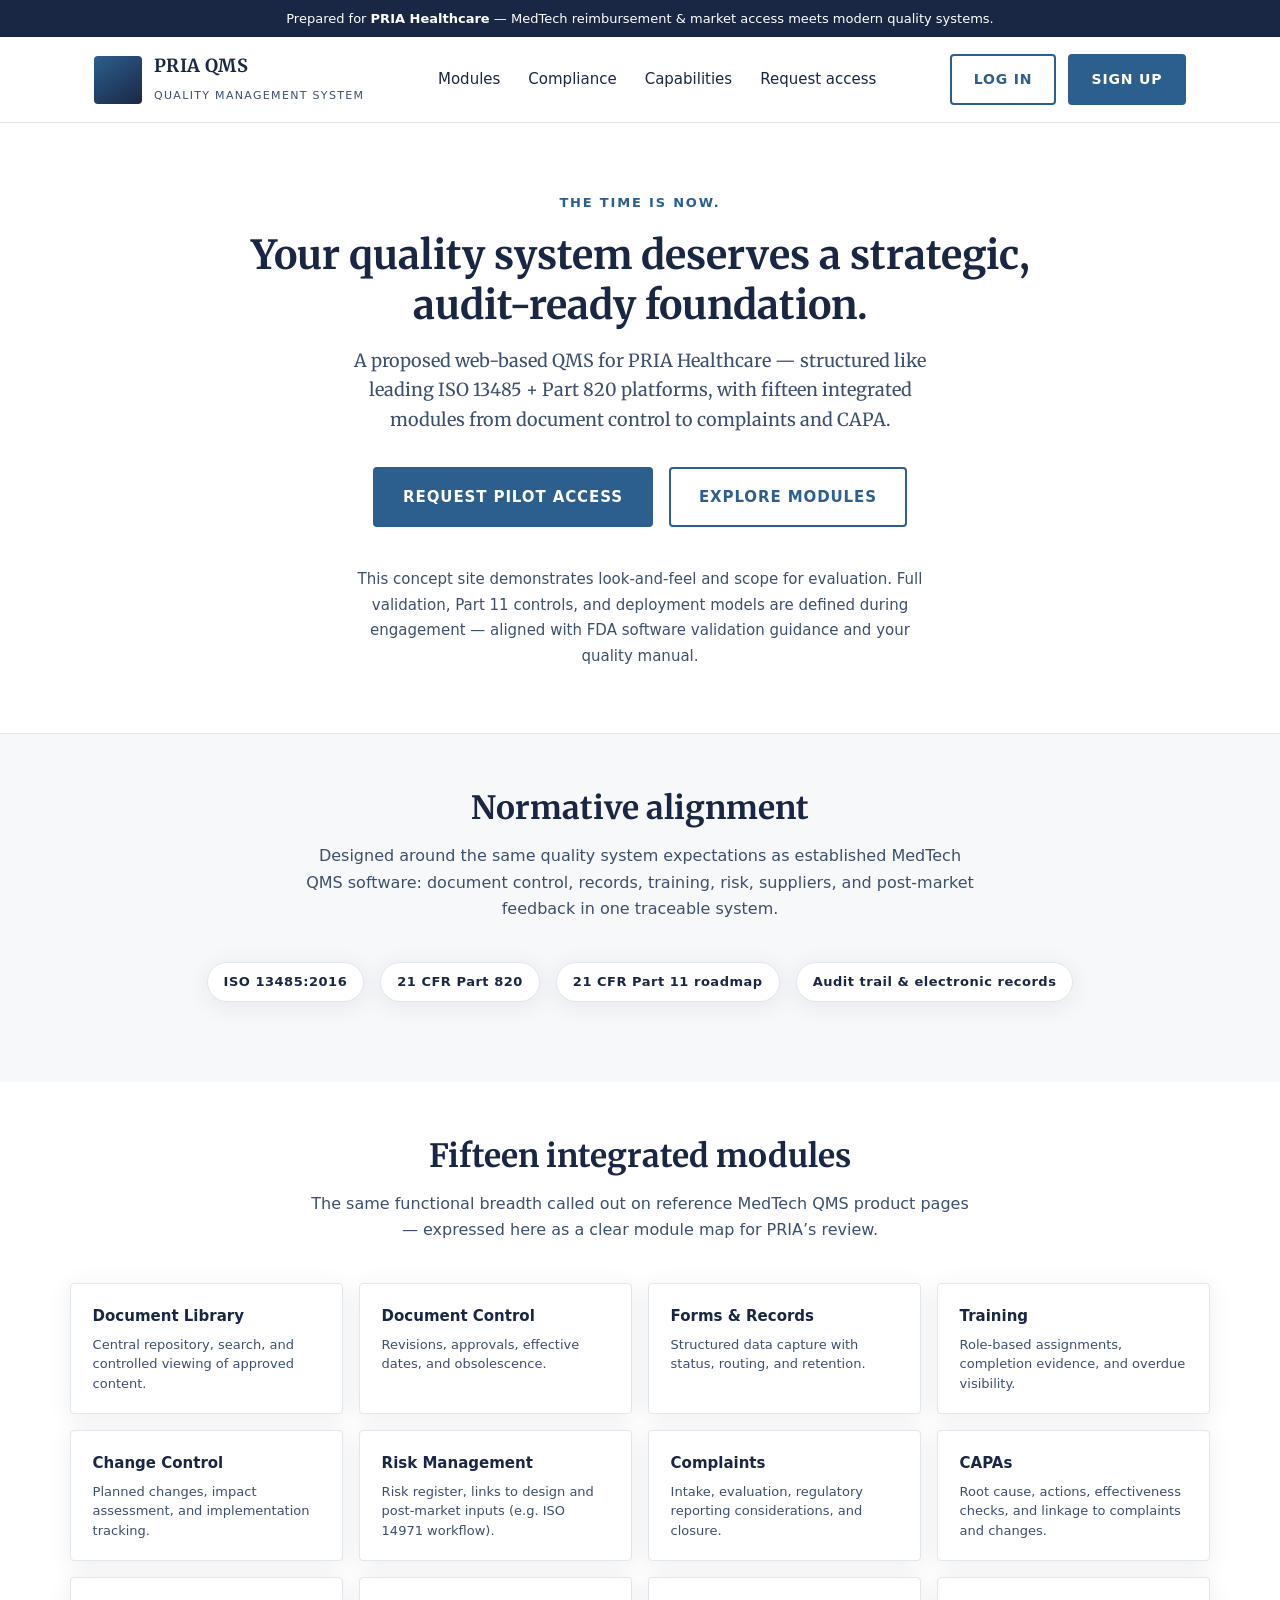
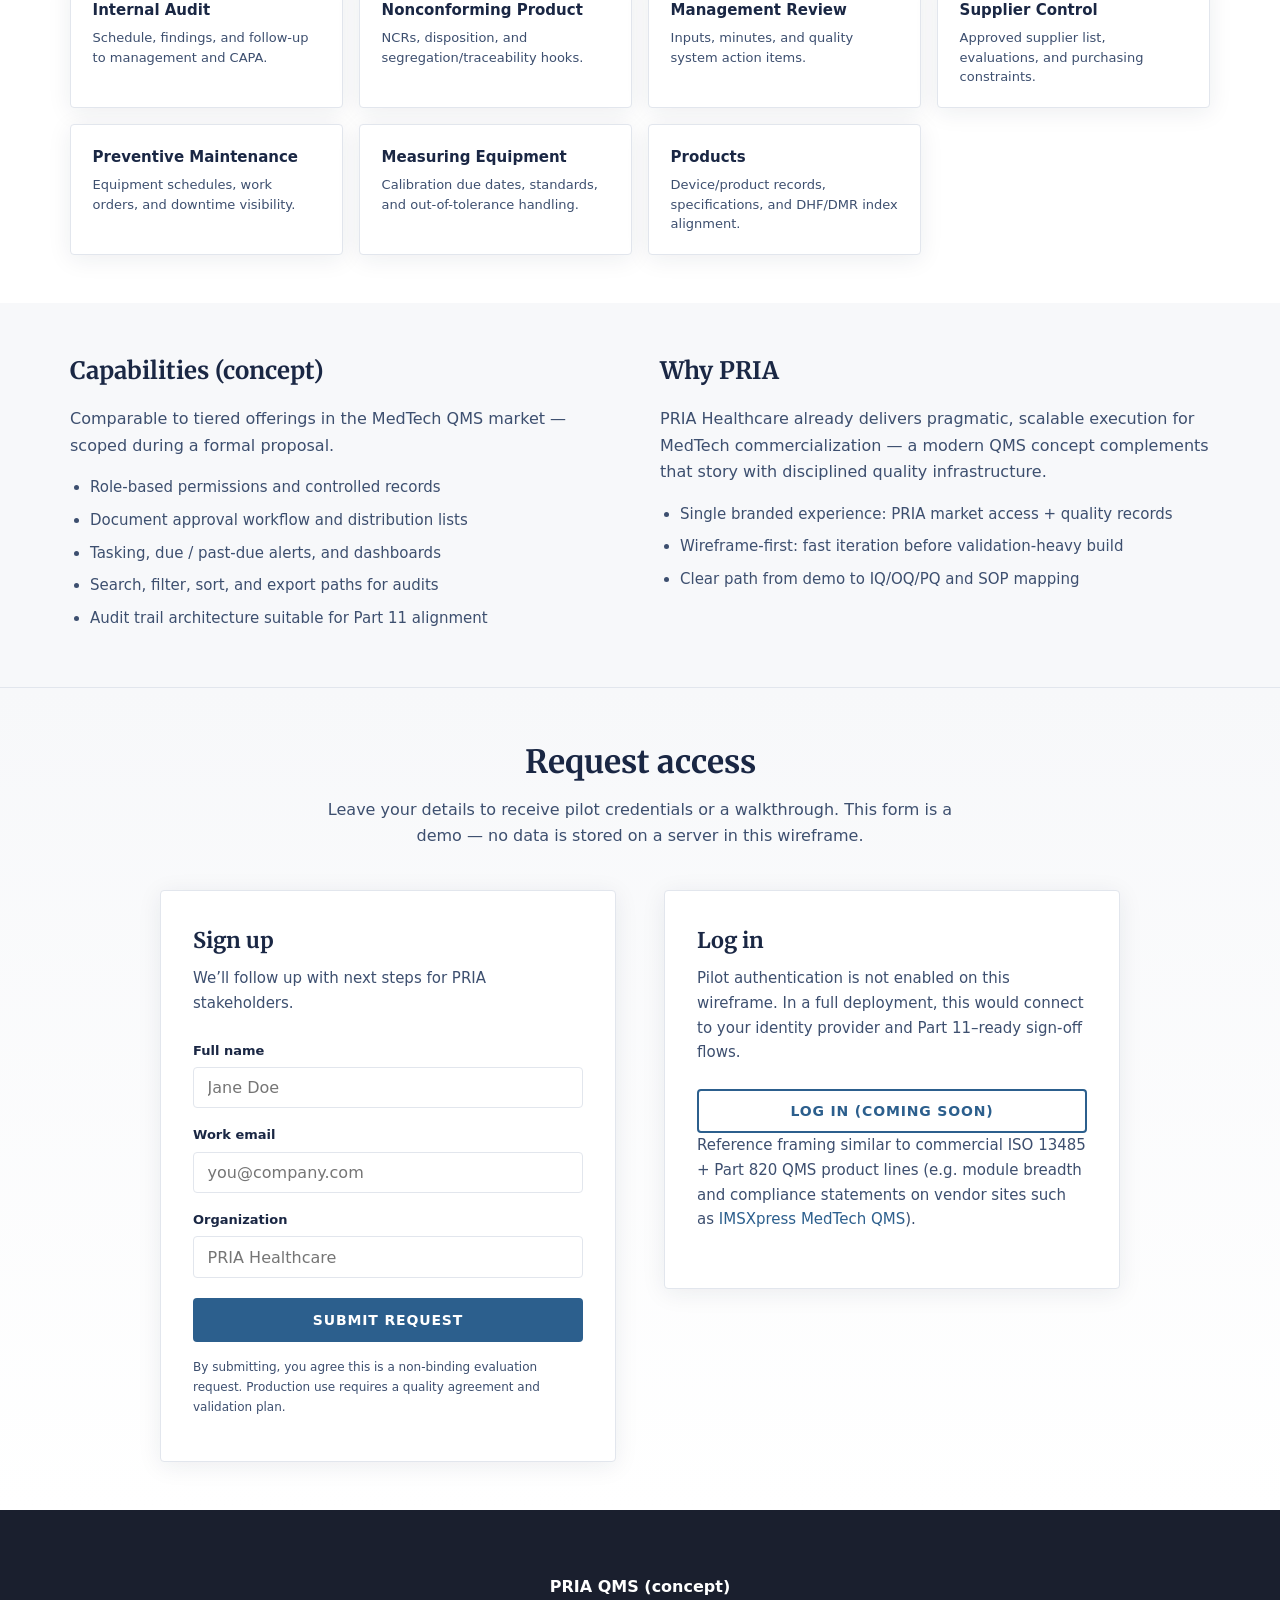
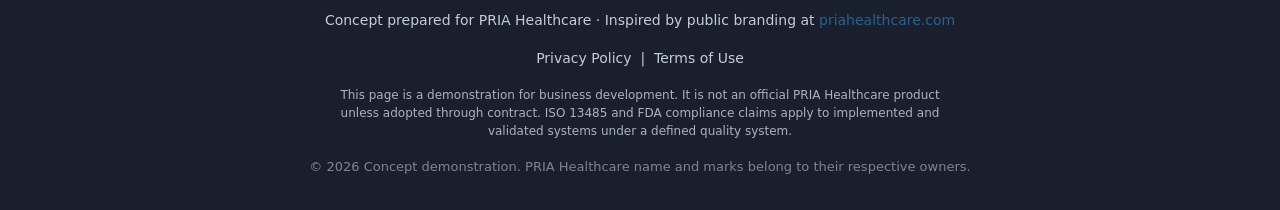
==== index.html @ 7b638ce4 "Add PRIA-style QMS landing page with modules and signup wireframe Made-with: Cursor" ====
<!DOCTYPE html>
<html lang="en">
  <head>
    <meta charset="utf-8" />
    <meta name="viewport" content="width=device-width, initial-scale=1" />
    <meta
      name="description"
      content="PRIA QMS — Quality Management System aligned with ISO 13485:2016 and 21 CFR Part 820. Fifteen integrated modules for MedTech quality."
    />
    <title>PRIA QMS | Quality Management for MedTech</title>
    <link rel="preconnect" href="https://fonts.googleapis.com" />
    <link rel="preconnect" href="https://fonts.gstatic.com" crossorigin />
    <link
      href="https://fonts.googleapis.com/css2?family=Merriweather:ital,wght@0,400;0,700;1,400&display=swap"
      rel="stylesheet"
    />
    <link rel="stylesheet" href="css/styles.css" />
  </head>
  <body>
    <div class="top-bar">
      <span
        >Prepared for <strong>PRIA Healthcare</strong> — MedTech reimbursement &amp; market access meets modern
        quality systems.</span
      >
    </div>

    <header class="site-header">
      <div class="header-inner">
        <a class="logo-link" href="#top" id="top">
          <span class="logo-mark" aria-hidden="true"></span>
          <span>
            <span class="logo-text">PRIA QMS</span><br />
            <span class="logo-sub">Quality Management System</span>
          </span>
        </a>
        <nav class="nav-main" aria-label="Primary">
          <a href="#modules">Modules</a>
          <a href="#compliance">Compliance</a>
          <a href="#features">Capabilities</a>
          <a href="#access">Request access</a>
        </nav>
        <div class="header-actions">
          <a class="btn btn-outline" href="#access">Log in</a>
          <a class="btn btn-primary" href="#access">Sign up</a>
        </div>
      </div>
    </header>

    <main>
      <section class="hero" aria-labelledby="hero-heading">
        <div class="hero-inner">
          <p class="hero-eyebrow">The time is now.</p>
          <h1 id="hero-heading">Your quality system deserves a strategic, audit-ready foundation.</h1>
          <p class="hero-lead">
            A proposed web-based QMS for PRIA Healthcare — structured like leading ISO 13485 + Part 820 platforms, with
            fifteen integrated modules from document control to complaints and CAPA.
          </p>
          <div class="hero-ctas">
            <a class="btn btn-primary btn-large" href="#access">Request pilot access</a>
            <a class="btn btn-outline btn-large" href="#modules">Explore modules</a>
          </div>
          <p class="hero-secondary">
            This concept site demonstrates look-and-feel and scope for evaluation. Full validation, Part 11 controls,
            and deployment models are defined during engagement — aligned with FDA software validation guidance and your
            quality manual.
          </p>
        </div>
      </section>

      <section id="compliance" class="band band-alt">
        <div class="band-inner">
          <h2 class="section-title">Normative alignment</h2>
          <p class="section-sub">
            Designed around the same quality system expectations as established MedTech QMS software: document control,
            records, training, risk, suppliers, and post-market feedback in one traceable system.
          </p>
          <div class="compliance-row">
            <span class="pill">ISO 13485:2016</span>
            <span class="pill">21 CFR Part 820</span>
            <span class="pill">21 CFR Part 11 roadmap</span>
            <span class="pill">Audit trail &amp; electronic records</span>
          </div>
        </div>
      </section>

      <section id="modules" class="band">
        <div class="band-inner">
          <h2 class="section-title">Fifteen integrated modules</h2>
          <p class="section-sub">
            The same functional breadth called out on reference MedTech QMS product pages — expressed here as a clear
            module map for PRIA’s review.
          </p>
          <div class="module-grid">
            <article class="module-card">
              <h3>Document Library</h3>
              <p>Central repository, search, and controlled viewing of approved content.</p>
            </article>
            <article class="module-card">
              <h3>Document Control</h3>
              <p>Revisions, approvals, effective dates, and obsolescence.</p>
            </article>
            <article class="module-card">
              <h3>Forms &amp; Records</h3>
              <p>Structured data capture with status, routing, and retention.</p>
            </article>
            <article class="module-card">
              <h3>Training</h3>
              <p>Role-based assignments, completion evidence, and overdue visibility.</p>
            </article>
            <article class="module-card">
              <h3>Change Control</h3>
              <p>Planned changes, impact assessment, and implementation tracking.</p>
            </article>
            <article class="module-card">
              <h3>Risk Management</h3>
              <p>Risk register, links to design and post-market inputs (e.g. ISO 14971 workflow).</p>
            </article>
            <article class="module-card">
              <h3>Complaints</h3>
              <p>Intake, evaluation, regulatory reporting considerations, and closure.</p>
            </article>
            <article class="module-card">
              <h3>CAPAs</h3>
              <p>Root cause, actions, effectiveness checks, and linkage to complaints and changes.</p>
            </article>
            <article class="module-card">
              <h3>Internal Audit</h3>
              <p>Schedule, findings, and follow-up to management and CAPA.</p>
            </article>
            <article class="module-card">
              <h3>Nonconforming Product</h3>
              <p>NCRs, disposition, and segregation/traceability hooks.</p>
            </article>
            <article class="module-card">
              <h3>Management Review</h3>
              <p>Inputs, minutes, and quality system action items.</p>
            </article>
            <article class="module-card">
              <h3>Supplier Control</h3>
              <p>Approved supplier list, evaluations, and purchasing constraints.</p>
            </article>
            <article class="module-card">
              <h3>Preventive Maintenance</h3>
              <p>Equipment schedules, work orders, and downtime visibility.</p>
            </article>
            <article class="module-card">
              <h3>Measuring Equipment</h3>
              <p>Calibration due dates, standards, and out-of-tolerance handling.</p>
            </article>
            <article class="module-card">
              <h3>Products</h3>
              <p>Device/product records, specifications, and DHF/DMR index alignment.</p>
            </article>
          </div>
        </div>
      </section>

      <section id="features" class="band band-alt">
        <div class="band-inner two-col">
          <div class="feature-block">
            <h2>Capabilities (concept)</h2>
            <p class="section-sub section-sub--left">
              Comparable to tiered offerings in the MedTech QMS market — scoped during a formal proposal.
            </p>
            <ul>
              <li>Role-based permissions and controlled records</li>
              <li>Document approval workflow and distribution lists</li>
              <li>Tasking, due / past-due alerts, and dashboards</li>
              <li>Search, filter, sort, and export paths for audits</li>
              <li>Audit trail architecture suitable for Part 11 alignment</li>
            </ul>
          </div>
          <div class="feature-block">
            <h2>Why PRIA</h2>
            <p class="section-sub section-sub--left">
              PRIA Healthcare already delivers pragmatic, scalable execution for MedTech commercialization — a modern
              QMS concept complements that story with disciplined quality infrastructure.
            </p>
            <ul>
              <li>Single branded experience: PRIA market access + quality records</li>
              <li>Wireframe-first: fast iteration before validation-heavy build</li>
              <li>Clear path from demo to IQ/OQ/PQ and SOP mapping</li>
            </ul>
          </div>
        </div>
      </section>

      <section id="access" class="band signup-section">
        <div class="band-inner">
          <h2 class="section-title">Request access</h2>
          <p class="section-sub">
            Leave your details to receive pilot credentials or a walkthrough. This form is a demo — no data is stored on
            a server in this wireframe.
          </p>
          <div class="signup-grid">
            <div class="signup-panel">
              <h2>Sign up</h2>
              <p>We’ll follow up with next steps for PRIA stakeholders.</p>
              <form id="signup-form" novalidate>
                <div class="form-group">
                  <label for="name">Full name</label>
                  <input id="name" name="name" type="text" autocomplete="name" required placeholder="Jane Doe" />
                </div>
                <div class="form-group">
                  <label for="email">Work email</label>
                  <input
                    id="email"
                    name="email"
                    type="email"
                    autocomplete="email"
                    required
                    placeholder="you@company.com"
                  />
                </div>
                <div class="form-group">
                  <label for="org">Organization</label>
                  <input id="org" name="org" type="text" autocomplete="organization" placeholder="PRIA Healthcare" />
                </div>
                <div class="form-actions">
                  <button type="submit" class="btn btn-primary">Submit request</button>
                </div>
                <p class="form-note">
                  By submitting, you agree this is a non-binding evaluation request. Production use requires a quality
                  agreement and validation plan.
                </p>
                <p class="form-success" id="form-success" role="status">Thank you — your request has been noted for this demo.</p>
              </form>
            </div>
            <div class="signup-panel">
              <h2>Log in</h2>
              <p class="login-hint">
                Pilot authentication is not enabled on this wireframe. In a full deployment, this would connect to your
                identity provider and Part 11–ready sign-off flows.
              </p>
              <div class="form-actions">
                <button type="button" class="btn btn-outline" disabled aria-disabled="true">Log in (coming soon)</button>
              </div>
              <p class="form-note form-note--spaced">
                Reference framing similar to commercial ISO 13485 + Part 820 QMS product lines (e.g. module breadth and
                compliance statements on vendor sites such as
                <a href="https://www.imsxp.com/10Products/QmsSoftware13.aspx" rel="noopener noreferrer"
                  >IMSXpress MedTech QMS</a
                >).
              </p>
            </div>
          </div>
        </div>
      </section>
    </main>

    <footer class="site-footer">
      <div class="footer-inner">
        <p class="footer-brand">PRIA QMS (concept)</p>
        <p class="footer-address">
          Concept prepared for PRIA Healthcare · Inspired by public branding at
          <a href="https://www.priahealthcare.com/" rel="noopener noreferrer">priahealthcare.com</a>
        </p>
        <p class="footer-links">
          <a href="https://www.priahealthcare.com/privacy-policy" rel="noopener noreferrer">Privacy Policy</a>
          &nbsp;|&nbsp;
          <a href="https://www.priahealthcare.com/terms-of-use" rel="noopener noreferrer">Terms of Use</a>
        </p>
        <p class="footer-disclaimer">
          This page is a demonstration for business development. It is not an official PRIA Healthcare product unless
          adopted through contract. ISO 13485 and FDA compliance claims apply to implemented and validated systems under
          a defined quality system.
        </p>
        <p class="footer-copy">© 2026 Concept demonstration. PRIA Healthcare name and marks belong to their respective owners.</p>
      </div>
    </footer>

    <script>
      (function () {
        var form = document.getElementById("signup-form");
        var success = document.getElementById("form-success");
        if (!form) return;
        form.addEventListener("submit", function (e) {
          e.preventDefault();
          if (!form.checkValidity()) {
            form.reportValidity();
            return;
          }
          success.classList.add("visible");
          form.reset();
        });
      })();
    </script>
  </body>
</html>
---- css/styles.css ----
/* PRIA-inspired QMS pitch landing — white, navy, Merriweather, clean blue CTAs */

:root {
  --white: #ffffff;
  --off-white: #f7f8fa;
  --navy: #1a2744;
  --navy-muted: #3d4f6f;
  --blue: #2c5f8d;
  --blue-hover: #234a6e;
  --blue-light: #e8f0f7;
  --border: #e2e6ed;
  --footer-bg: #1a1f2e;
  --footer-text: #c5ccd8;
  --shadow: 0 4px 24px rgba(26, 39, 68, 0.08);
  --radius: 4px;
  --font-serif: "Merriweather", Georgia, "Times New Roman", serif;
  --font-sans: system-ui, -apple-system, "Segoe UI", Roboto, sans-serif;
}

*,
*::before,
*::after {
  box-sizing: border-box;
}

html {
  scroll-behavior: smooth;
}

body {
  margin: 0;
  font-family: var(--font-serif);
  color: var(--navy);
  background: var(--white);
  font-size: 1rem;
  line-height: 1.65;
}

a {
  color: var(--blue);
  text-decoration: none;
}

a:hover {
  text-decoration: underline;
}

img {
  max-width: 100%;
  height: auto;
  display: block;
}

/* Top bar */
.top-bar {
  background: var(--navy);
  color: var(--white);
  font-family: var(--font-sans);
  font-size: 0.8125rem;
  padding: 0.5rem 1.5rem;
  text-align: center;
}

.top-bar a {
  color: var(--white);
  text-decoration: none;
}

.top-bar a:hover {
  text-decoration: underline;
}

/* Header */
.site-header {
  position: sticky;
  top: 0;
  z-index: 100;
  background: rgba(255, 255, 255, 0.97);
  border-bottom: 1px solid var(--border);
  backdrop-filter: blur(8px);
}

.header-inner {
  max-width: 1140px;
  margin: 0 auto;
  padding: 1rem 1.5rem;
  display: flex;
  align-items: center;
  justify-content: space-between;
  gap: 1.5rem;
  flex-wrap: wrap;
}

.logo-link {
  display: flex;
  align-items: center;
  gap: 0.75rem;
  text-decoration: none;
  color: var(--navy);
}

.logo-link:hover {
  text-decoration: none;
}

.logo-mark {
  width: 48px;
  height: 48px;
  background: linear-gradient(145deg, var(--blue) 0%, var(--navy) 100%);
  border-radius: var(--radius);
  flex-shrink: 0;
}

.logo-text {
  font-weight: 700;
  font-size: 1.125rem;
  letter-spacing: 0.02em;
  line-height: 1.2;
}

.logo-sub {
  font-family: var(--font-sans);
  font-size: 0.6875rem;
  font-weight: 500;
  letter-spacing: 0.12em;
  text-transform: uppercase;
  color: var(--navy-muted);
}

.nav-main {
  display: flex;
  align-items: center;
  gap: 1.75rem;
  flex-wrap: wrap;
}

.nav-main a {
  font-family: var(--font-sans);
  font-size: 0.9375rem;
  color: var(--navy);
  text-decoration: none;
  font-weight: 500;
}

.nav-main a:hover {
  color: var(--blue);
  text-decoration: none;
}

.header-actions {
  display: flex;
  align-items: center;
  gap: 0.75rem;
}

/* Buttons */
.btn {
  display: inline-flex;
  align-items: center;
  justify-content: center;
  font-family: var(--font-sans);
  font-size: 0.875rem;
  font-weight: 600;
  letter-spacing: 0.06em;
  text-transform: uppercase;
  padding: 0.75rem 1.35rem;
  border-radius: var(--radius);
  border: 2px solid transparent;
  cursor: pointer;
  text-decoration: none;
  transition: background 0.2s, color 0.2s, border-color 0.2s;
}

.btn:hover {
  text-decoration: none;
}

.btn-primary {
  background: var(--blue);
  color: var(--white);
  border-color: var(--blue);
}

.btn-primary:hover {
  background: var(--blue-hover);
  border-color: var(--blue-hover);
  color: var(--white);
}

.btn-outline {
  background: transparent;
  color: var(--blue);
  border-color: var(--blue);
}

.btn-outline:hover {
  background: var(--blue-light);
  color: var(--blue-hover);
  border-color: var(--blue-hover);
}

.btn-large {
  padding: 1rem 1.75rem;
  font-size: 0.9375rem;
}

/* Hero */
.hero {
  background: var(--white);
  padding: 3.5rem 1.5rem 4rem;
  text-align: center;
  border-bottom: 1px solid var(--border);
}

.hero-inner {
  max-width: 900px;
  margin: 0 auto;
}

.hero-eyebrow {
  font-family: var(--font-sans);
  font-size: 0.8125rem;
  font-weight: 600;
  letter-spacing: 0.14em;
  text-transform: uppercase;
  color: var(--blue);
  margin-bottom: 1rem;
}

.hero h1 {
  font-size: clamp(1.75rem, 4vw, 2.5rem);
  font-weight: 700;
  line-height: 1.25;
  margin: 0 0 1rem;
  color: var(--navy);
}

.hero-lead {
  font-size: 1.125rem;
  color: var(--navy-muted);
  max-width: 38rem;
  margin: 0 auto 2rem;
}

.hero-ctas {
  display: flex;
  flex-wrap: wrap;
  gap: 1rem;
  justify-content: center;
  margin-bottom: 2.5rem;
}

.hero-secondary {
  font-family: var(--font-sans);
  font-size: 0.9375rem;
  color: var(--navy-muted);
  max-width: 36rem;
  margin: 0 auto;
  line-height: 1.7;
}

/* Band */
.band {
  padding: 3rem 1.5rem;
}

.band-alt {
  background: var(--off-white);
}

.band-inner {
  max-width: 1140px;
  margin: 0 auto;
}

.section-title {
  text-align: center;
  font-size: clamp(1.5rem, 3vw, 2rem);
  font-weight: 700;
  margin: 0 0 0.5rem;
  color: var(--navy);
}

.section-sub {
  text-align: center;
  font-family: var(--font-sans);
  font-size: 1rem;
  color: var(--navy-muted);
  max-width: 42rem;
  margin: 0 auto 2.5rem;
}

.section-sub--left {
  text-align: left;
  margin-left: 0;
  margin-bottom: 1rem;
}

/* Compliance pills */
.compliance-row {
  display: flex;
  flex-wrap: wrap;
  justify-content: center;
  gap: 1rem;
  margin-bottom: 2rem;
}

.pill {
  font-family: var(--font-sans);
  font-size: 0.8125rem;
  font-weight: 600;
  letter-spacing: 0.04em;
  padding: 0.5rem 1rem;
  background: var(--white);
  border: 1px solid var(--border);
  border-radius: 999px;
  color: var(--navy);
  box-shadow: var(--shadow);
}

.band-alt .pill {
  background: var(--white);
}

/* Module grid */
.module-grid {
  display: grid;
  grid-template-columns: repeat(auto-fill, minmax(240px, 1fr));
  gap: 1rem;
}

.module-card {
  background: var(--white);
  border: 1px solid var(--border);
  border-radius: var(--radius);
  padding: 1.25rem 1.35rem;
  box-shadow: var(--shadow);
  transition: border-color 0.2s, box-shadow 0.2s;
}

.module-card:hover {
  border-color: var(--blue);
  box-shadow: 0 8px 28px rgba(44, 95, 141, 0.12);
}

.module-card h3 {
  font-family: var(--font-sans);
  font-size: 0.9375rem;
  font-weight: 700;
  margin: 0 0 0.35rem;
  color: var(--navy);
}

.module-card p {
  margin: 0;
  font-family: var(--font-sans);
  font-size: 0.8125rem;
  color: var(--navy-muted);
  line-height: 1.5;
}

/* Two columns */
.two-col {
  display: grid;
  grid-template-columns: 1fr 1fr;
  gap: 2.5rem;
  align-items: start;
}

@media (max-width: 768px) {
  .two-col {
    grid-template-columns: 1fr;
  }
}

.feature-block h2 {
  font-size: 1.5rem;
  margin: 0 0 1rem;
}

.feature-block ul {
  margin: 0;
  padding-left: 1.25rem;
  color: var(--navy-muted);
  font-family: var(--font-sans);
  font-size: 0.9375rem;
}

.feature-block li {
  margin-bottom: 0.5rem;
}

/* Signup / auth */
.signup-section {
  background: linear-gradient(180deg, var(--off-white) 0%, var(--white) 100%);
  border-top: 1px solid var(--border);
}

.signup-grid {
  display: grid;
  grid-template-columns: 1fr 1fr;
  gap: 3rem;
  align-items: start;
  max-width: 960px;
  margin: 0 auto;
}

@media (max-width: 768px) {
  .signup-grid {
    grid-template-columns: 1fr;
  }
}

.signup-panel {
  background: var(--white);
  border: 1px solid var(--border);
  border-radius: var(--radius);
  padding: 2rem;
  box-shadow: var(--shadow);
}

.signup-panel h2 {
  font-size: 1.35rem;
  margin: 0 0 0.5rem;
}

.signup-panel > p {
  font-family: var(--font-sans);
  font-size: 0.9375rem;
  color: var(--navy-muted);
  margin: 0 0 1.5rem;
}

.form-group {
  margin-bottom: 1rem;
}

.form-group label {
  display: block;
  font-family: var(--font-sans);
  font-size: 0.8125rem;
  font-weight: 600;
  color: var(--navy);
  margin-bottom: 0.35rem;
}

.form-group input {
  width: 100%;
  padding: 0.65rem 0.85rem;
  font-family: var(--font-sans);
  font-size: 1rem;
  border: 1px solid var(--border);
  border-radius: var(--radius);
  color: var(--navy);
}

.form-group input:focus {
  outline: none;
  border-color: var(--blue);
  box-shadow: 0 0 0 3px var(--blue-light);
}

.form-actions {
  margin-top: 1.25rem;
}

.form-actions .btn {
  width: 100%;
}

.form-note {
  font-family: var(--font-sans);
  font-size: 0.75rem;
  color: var(--navy-muted);
  margin-top: 1rem;
}

.form-note--spaced {
  margin-top: 1.5rem;
}

.form-success {
  display: none;
  font-family: var(--font-sans);
  font-size: 0.9375rem;
  color: var(--blue);
  font-weight: 600;
  margin-top: 1rem;
}

.form-success.visible {
  display: block;
}

.login-hint {
  font-family: var(--font-sans);
  font-size: 0.9375rem;
  color: var(--navy-muted);
}

.login-hint a {
  font-weight: 600;
}

/* Footer */
.site-footer {
  background: var(--footer-bg);
  color: var(--footer-text);
  padding: 3rem 1.5rem 2rem;
  font-family: var(--font-sans);
  font-size: 0.875rem;
}

.footer-inner {
  max-width: 1140px;
  margin: 0 auto;
  text-align: center;
}

.footer-brand {
  color: var(--white);
  font-weight: 700;
  font-size: 1rem;
  margin-bottom: 0.5rem;
}

.footer-address {
  margin: 0 0 1rem;
  line-height: 1.6;
}

.footer-links {
  margin-bottom: 1rem;
}

.footer-links a {
  color: var(--footer-text);
}

.footer-links a:hover {
  color: var(--white);
}

.footer-disclaimer {
  font-size: 0.75rem;
  opacity: 0.85;
  max-width: 40rem;
  margin: 0 auto 1rem;
  line-height: 1.5;
}

.footer-copy {
  margin: 0;
  font-size: 0.8125rem;
  color: var(--navy-muted);
}

.site-footer .footer-copy {
  color: rgba(255, 255, 255, 0.45);
}
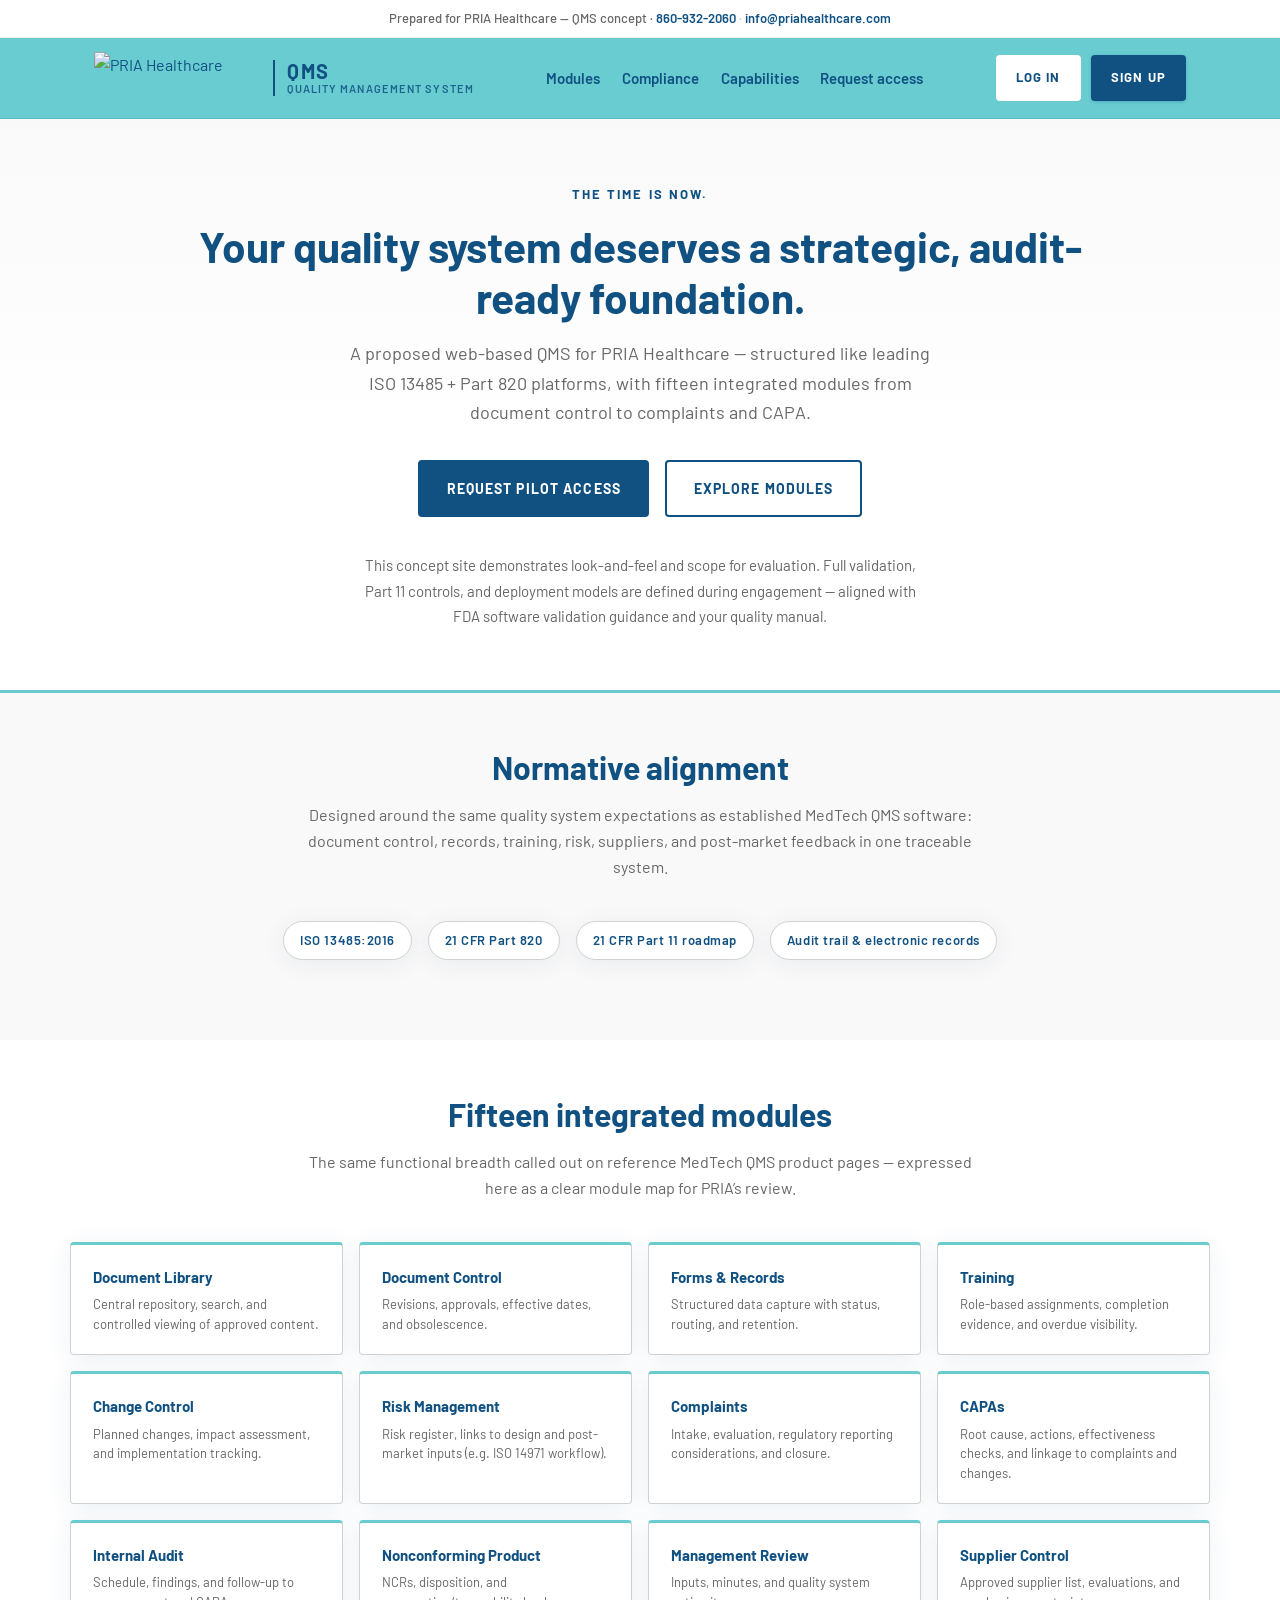
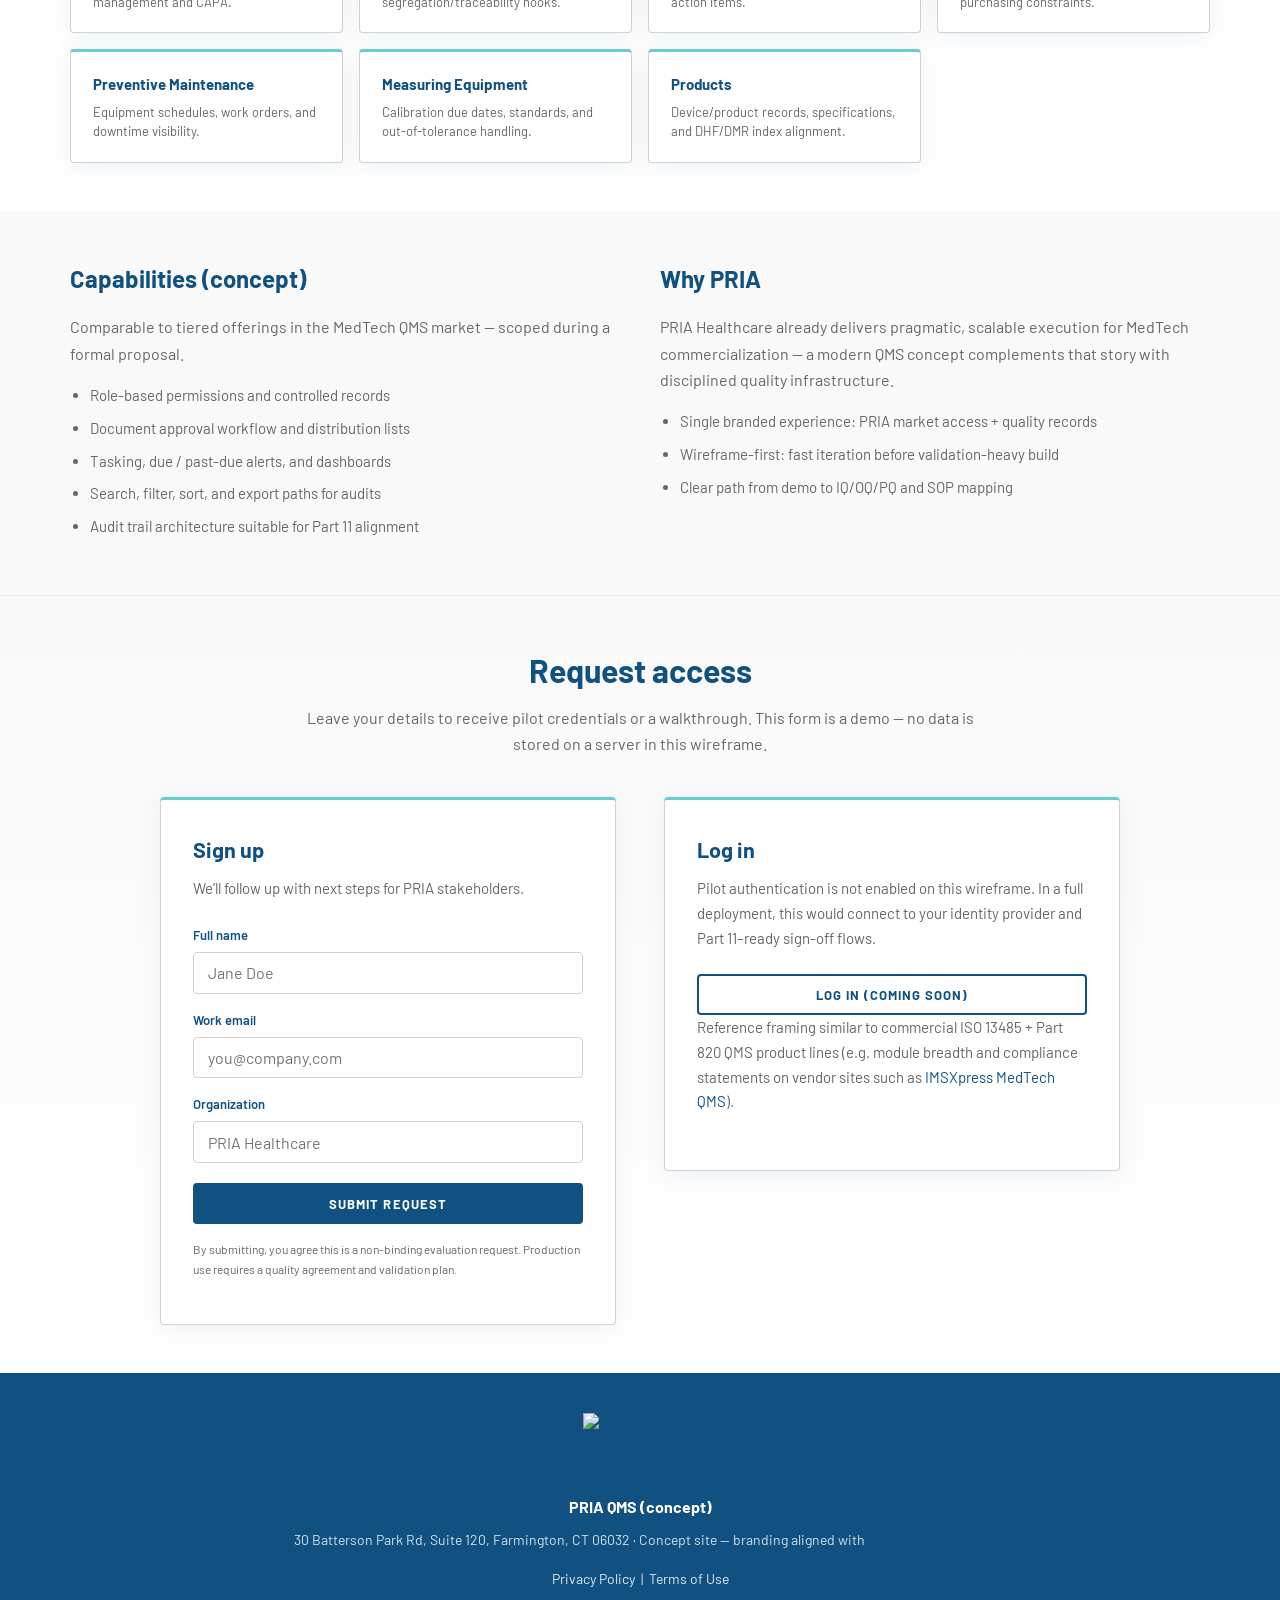
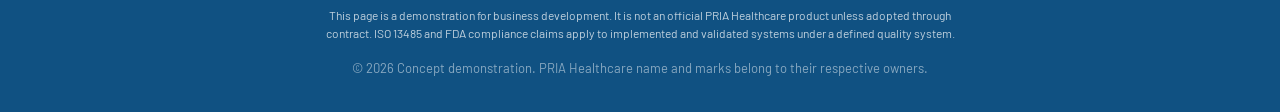
==== commit fcc27f54: "Align landing page with PRIA brand: logo assets, teal header, navy palette, Barlow font Made-with: C" ====
--- a/index.html
+++ b/index.html
@@ -8,46 +8,58 @@
       content="PRIA QMS — Quality Management System aligned with ISO 13485:2016 and 21 CFR Part 820. Fifteen integrated modules for MedTech quality."
     />
     <title>PRIA QMS | Quality Management for MedTech</title>
+    <link
+      rel="icon"
+      type="image/png"
+      href="https://irp.cdn-website.com/cbe11ddf/dms3rep/multi/PRIA-Favicon-250.png"
+    />
     <link rel="preconnect" href="https://fonts.googleapis.com" />
     <link rel="preconnect" href="https://fonts.gstatic.com" crossorigin />
     <link
-      href="https://fonts.googleapis.com/css2?family=Merriweather:ital,wght@0,400;0,700;1,400&display=swap"
+      href="https://fonts.googleapis.com/css2?family=Barlow:ital,wght@0,400;0,500;0,600;0,700;1,400&display=swap"
       rel="stylesheet"
     />
     <link rel="stylesheet" href="css/styles.css" />
   </head>
   <body>
-    <div class="top-bar">
-      <span
-        >Prepared for <strong>PRIA Healthcare</strong> — MedTech reimbursement &amp; market access meets modern
-        quality systems.</span
-      >
-    </div>
-
     <header class="site-header">
-      <div class="header-inner">
-        <a class="logo-link" href="#top" id="top">
-          <span class="logo-mark" aria-hidden="true"></span>
-          <span>
-            <span class="logo-text">PRIA QMS</span><br />
-            <span class="logo-sub">Quality Management System</span>
-          </span>
-        </a>
-        <nav class="nav-main" aria-label="Primary">
-          <a href="#modules">Modules</a>
-          <a href="#compliance">Compliance</a>
-          <a href="#features">Capabilities</a>
-          <a href="#access">Request access</a>
-        </nav>
-        <div class="header-actions">
-          <a class="btn btn-outline" href="#access">Log in</a>
-          <a class="btn btn-primary" href="#access">Sign up</a>
+      <div class="header-contact" role="note">
+        <span class="header-contact-label">Prepared for PRIA Healthcare — QMS concept · </span>
+        <a class="header-contact-link" href="tel:8609322060">860-932-2060</a>
+        <span class="header-contact-sep" aria-hidden="true"> · </span>
+        <a class="header-contact-link" href="mailto:info@priahealthcare.com">info@priahealthcare.com</a>
+      </div>
+      <div class="header-main">
+        <div class="header-inner" id="top">
+          <a class="header-brand" href="#top">
+            <img
+              class="header-logo"
+              src="https://irp.cdn-website.com/cbe11ddf/dms3rep/multi/pria-logo.png"
+              alt="PRIA Healthcare"
+              width="220"
+              height="70"
+            />
+            <span class="header-product-lockup">
+              <span class="header-product-name">QMS</span>
+              <span class="header-product-sub">Quality Management System</span>
+            </span>
+          </a>
+          <nav class="nav-main" aria-label="Primary">
+            <a href="#modules">Modules</a>
+            <a href="#compliance">Compliance</a>
+            <a href="#features">Capabilities</a>
+            <a href="#access">Request access</a>
+          </nav>
+          <div class="header-actions">
+            <a class="btn btn-outline btn--header" href="#access">Log in</a>
+            <a class="btn btn-primary btn--header" href="#access">Sign up</a>
+          </div>
         </div>
       </div>
     </header>
 
     <main>
-      <section class="hero" aria-labelledby="hero-heading">
+      <section class="hero hero--pria" aria-labelledby="hero-heading">
         <div class="hero-inner">
           <p class="hero-eyebrow">The time is now.</p>
           <h1 id="hero-heading">Your quality system deserves a strategic, audit-ready foundation.</h1>
@@ -250,9 +262,19 @@
 
     <footer class="site-footer">
       <div class="footer-inner">
+        <a class="footer-logo-wrap" href="https://www.priahealthcare.com/" rel="noopener noreferrer">
+          <img
+            class="footer-logo"
+            src="https://irp.cdn-website.com/cbe11ddf/dms3rep/multi/footer-logo.png"
+            alt="PRIA Healthcare"
+            width="200"
+            height="80"
+            loading="lazy"
+          />
+        </a>
         <p class="footer-brand">PRIA QMS (concept)</p>
         <p class="footer-address">
-          Concept prepared for PRIA Healthcare · Inspired by public branding at
+          30 Batterson Park Rd, Suite 120, Farmington, CT 06032 · Concept site — branding aligned with
           <a href="https://www.priahealthcare.com/" rel="noopener noreferrer">priahealthcare.com</a>
         </p>
         <p class="footer-links">
--- a/css/styles.css
+++ b/css/styles.css
@@ -1,20 +1,20 @@
-/* PRIA-inspired QMS pitch landing — white, navy, Merriweather, clean blue CTAs */
+/* PRIA Healthcare brand alignment — colors & header pattern from priahealthcare.com (teal bar + navy #105182) */
 
 :root {
+  /* PRIA live site tokens (extracted from published CSS) */
+  --pria-teal: #68ccd1;
+  --pria-navy: #105182;
+  --pria-navy-hover: #0c3d63;
+  --pria-navy-muted: rgba(16, 81, 130, 0.85);
+  --pria-text: #666666;
+  --pria-text-dark: #333333;
   --white: #ffffff;
-  --off-white: #f7f8fa;
-  --navy: #1a2744;
-  --navy-muted: #3d4f6f;
-  --blue: #2c5f8d;
-  --blue-hover: #234a6e;
-  --blue-light: #e8f0f7;
-  --border: #e2e6ed;
-  --footer-bg: #1a1f2e;
-  --footer-text: #c5ccd8;
-  --shadow: 0 4px 24px rgba(26, 39, 68, 0.08);
+  --off-white: #faf9f9;
+  --border: #d1d1d1;
+  --border-light: #ececec;
+  --shadow: 0 4px 24px rgba(16, 81, 130, 0.08);
   --radius: 4px;
-  --font-serif: "Merriweather", Georgia, "Times New Roman", serif;
-  --font-sans: system-ui, -apple-system, "Segoe UI", Roboto, sans-serif;
+  --font: "Barlow", system-ui, -apple-system, "Segoe UI", Roboto, sans-serif;
 }
 
 *,
@@ -29,15 +29,15 @@
 
 body {
   margin: 0;
-  font-family: var(--font-serif);
-  color: var(--navy);
+  font-family: var(--font);
+  color: var(--pria-text-dark);
   background: var(--white);
   font-size: 1rem;
   line-height: 1.65;
 }
 
 a {
-  color: var(--blue);
+  color: var(--pria-navy);
   text-decoration: none;
 }
 
@@ -51,106 +51,124 @@
   display: block;
 }
 
-/* Top bar */
-.top-bar {
-  background: var(--navy);
-  color: var(--white);
-  font-family: var(--font-sans);
+/* Contact strip (PRIA-style top line) */
+.header-contact {
+  background: var(--white);
+  border-bottom: 1px solid var(--border-light);
+  color: var(--pria-navy);
   font-size: 0.8125rem;
-  padding: 0.5rem 1.5rem;
+  font-weight: 500;
+  padding: 0.5rem 1.25rem;
   text-align: center;
 }
 
-.top-bar a {
-  color: var(--white);
-  text-decoration: none;
-}
-
-.top-bar a:hover {
+.header-contact-label {
+  color: var(--pria-text);
+}
+
+.header-contact-link {
+  color: var(--pria-navy);
+  font-weight: 600;
+  text-decoration: none;
+}
+
+.header-contact-link:hover {
+  color: var(--pria-navy-hover);
   text-decoration: underline;
 }
 
-/* Header */
+.header-contact-sep {
+  color: var(--border);
+}
+
+/* Teal header band — matches PRIA .dmHeader */
+.header-main {
+  background: var(--pria-teal);
+  border-bottom: 1px solid rgba(16, 81, 130, 0.12);
+}
+
 .site-header {
   position: sticky;
   top: 0;
   z-index: 100;
-  background: rgba(255, 255, 255, 0.97);
-  border-bottom: 1px solid var(--border);
-  backdrop-filter: blur(8px);
 }
 
 .header-inner {
   max-width: 1140px;
   margin: 0 auto;
-  padding: 1rem 1.5rem;
+  padding: 0.85rem 1.5rem;
   display: flex;
   align-items: center;
   justify-content: space-between;
-  gap: 1.5rem;
+  gap: 1.25rem;
   flex-wrap: wrap;
 }
 
-.logo-link {
+.header-brand {
   display: flex;
   align-items: center;
-  gap: 0.75rem;
-  text-decoration: none;
-  color: var(--navy);
-}
-
-.logo-link:hover {
-  text-decoration: none;
-}
-
-.logo-mark {
-  width: 48px;
-  height: 48px;
-  background: linear-gradient(145deg, var(--blue) 0%, var(--navy) 100%);
-  border-radius: var(--radius);
-  flex-shrink: 0;
-}
-
-.logo-text {
+  gap: 1rem;
+  text-decoration: none;
+  color: var(--pria-navy);
+}
+
+.header-brand:hover {
+  text-decoration: none;
+}
+
+.header-logo {
+  height: 52px;
+  width: auto;
+  object-fit: contain;
+}
+
+.header-product-lockup {
+  display: flex;
+  flex-direction: column;
+  line-height: 1.15;
+  border-left: 2px solid var(--pria-navy);
+  padding-left: 0.75rem;
+}
+
+.header-product-name {
   font-weight: 700;
-  font-size: 1.125rem;
-  letter-spacing: 0.02em;
-  line-height: 1.2;
-}
-
-.logo-sub {
-  font-family: var(--font-sans);
+  font-size: 1.25rem;
+  letter-spacing: 0.06em;
+  color: var(--pria-navy);
+}
+
+.header-product-sub {
   font-size: 0.6875rem;
-  font-weight: 500;
-  letter-spacing: 0.12em;
+  font-weight: 600;
+  letter-spacing: 0.1em;
   text-transform: uppercase;
-  color: var(--navy-muted);
+  color: var(--pria-navy-muted);
 }
 
 .nav-main {
   display: flex;
   align-items: center;
-  gap: 1.75rem;
+  gap: 1.35rem;
   flex-wrap: wrap;
 }
 
 .nav-main a {
-  font-family: var(--font-sans);
   font-size: 0.9375rem;
-  color: var(--navy);
-  text-decoration: none;
-  font-weight: 500;
+  color: var(--pria-navy);
+  text-decoration: none;
+  font-weight: 600;
 }
 
 .nav-main a:hover {
-  color: var(--blue);
-  text-decoration: none;
+  color: var(--pria-navy-hover);
+  text-decoration: none;
+  border-bottom: 2px solid var(--pria-navy);
 }
 
 .header-actions {
   display: flex;
   align-items: center;
-  gap: 0.75rem;
+  gap: 0.65rem;
 }
 
 /* Buttons */
@@ -158,12 +176,12 @@
   display: inline-flex;
   align-items: center;
   justify-content: center;
-  font-family: var(--font-sans);
-  font-size: 0.875rem;
-  font-weight: 600;
-  letter-spacing: 0.06em;
+  font-family: var(--font);
+  font-size: 0.8125rem;
+  font-weight: 700;
+  letter-spacing: 0.08em;
   text-transform: uppercase;
-  padding: 0.75rem 1.35rem;
+  padding: 0.65rem 1.15rem;
   border-radius: var(--radius);
   border: 2px solid transparent;
   cursor: pointer;
@@ -176,40 +194,62 @@
 }
 
 .btn-primary {
-  background: var(--blue);
+  background: var(--pria-navy);
   color: var(--white);
-  border-color: var(--blue);
+  border-color: var(--pria-navy);
 }
 
 .btn-primary:hover {
-  background: var(--blue-hover);
-  border-color: var(--blue-hover);
+  background: var(--pria-navy-hover);
+  border-color: var(--pria-navy-hover);
   color: var(--white);
 }
 
+/* Default outline — for light backgrounds (hero, forms) */
 .btn-outline {
   background: transparent;
-  color: var(--blue);
-  border-color: var(--blue);
+  color: var(--pria-navy);
+  border-color: var(--pria-navy);
 }
 
 .btn-outline:hover {
-  background: var(--blue-light);
-  color: var(--blue-hover);
-  border-color: var(--blue-hover);
+  background: rgba(16, 81, 130, 0.08);
+  color: var(--pria-navy-hover);
+  border-color: var(--pria-navy-hover);
+}
+
+/* Header: white-filled outline on teal band */
+.btn--header.btn-outline {
+  background: var(--white);
+  color: var(--pria-navy);
+  border-color: var(--white);
+}
+
+.btn--header.btn-outline:hover {
+  background: rgba(255, 255, 255, 0.92);
+  color: var(--pria-navy-hover);
+  border-color: var(--white);
+}
+
+.btn--header.btn-primary {
+  box-shadow: 0 1px 3px rgba(16, 81, 130, 0.25);
 }
 
 .btn-large {
-  padding: 1rem 1.75rem;
-  font-size: 0.9375rem;
+  padding: 0.95rem 1.65rem;
+  font-size: 0.875rem;
 }
 
 /* Hero */
 .hero {
   background: var(--white);
-  padding: 3.5rem 1.5rem 4rem;
+  padding: 3.25rem 1.5rem 3.75rem;
   text-align: center;
-  border-bottom: 1px solid var(--border);
+  border-bottom: 3px solid var(--pria-teal);
+}
+
+.hero--pria {
+  background: linear-gradient(180deg, var(--off-white) 0%, var(--white) 55%);
 }
 
 .hero-inner {
@@ -218,26 +258,26 @@
 }
 
 .hero-eyebrow {
-  font-family: var(--font-sans);
   font-size: 0.8125rem;
-  font-weight: 600;
-  letter-spacing: 0.14em;
+  font-weight: 700;
+  letter-spacing: 0.16em;
   text-transform: uppercase;
-  color: var(--blue);
+  color: var(--pria-navy);
   margin-bottom: 1rem;
 }
 
 .hero h1 {
-  font-size: clamp(1.75rem, 4vw, 2.5rem);
+  font-size: clamp(1.85rem, 4.2vw, 2.65rem);
   font-weight: 700;
-  line-height: 1.25;
+  line-height: 1.2;
   margin: 0 0 1rem;
-  color: var(--navy);
+  color: var(--pria-navy);
 }
 
 .hero-lead {
   font-size: 1.125rem;
-  color: var(--navy-muted);
+  font-weight: 400;
+  color: var(--pria-text);
   max-width: 38rem;
   margin: 0 auto 2rem;
 }
@@ -247,13 +287,12 @@
   flex-wrap: wrap;
   gap: 1rem;
   justify-content: center;
-  margin-bottom: 2.5rem;
+  margin-bottom: 2.25rem;
 }
 
 .hero-secondary {
-  font-family: var(--font-sans);
   font-size: 0.9375rem;
-  color: var(--navy-muted);
+  color: var(--pria-text);
   max-width: 36rem;
   margin: 0 auto;
   line-height: 1.7;
@@ -278,14 +317,13 @@
   font-size: clamp(1.5rem, 3vw, 2rem);
   font-weight: 700;
   margin: 0 0 0.5rem;
-  color: var(--navy);
+  color: var(--pria-navy);
 }
 
 .section-sub {
   text-align: center;
-  font-family: var(--font-sans);
   font-size: 1rem;
-  color: var(--navy-muted);
+  color: var(--pria-text);
   max-width: 42rem;
   margin: 0 auto 2.5rem;
 }
@@ -306,7 +344,6 @@
 }
 
 .pill {
-  font-family: var(--font-sans);
   font-size: 0.8125rem;
   font-weight: 600;
   letter-spacing: 0.04em;
@@ -314,7 +351,7 @@
   background: var(--white);
   border: 1px solid var(--border);
   border-radius: 999px;
-  color: var(--navy);
+  color: var(--pria-navy);
   box-shadow: var(--shadow);
 }
 
@@ -336,26 +373,26 @@
   padding: 1.25rem 1.35rem;
   box-shadow: var(--shadow);
   transition: border-color 0.2s, box-shadow 0.2s;
+  border-top: 3px solid var(--pria-teal);
 }
 
 .module-card:hover {
-  border-color: var(--blue);
-  box-shadow: 0 8px 28px rgba(44, 95, 141, 0.12);
+  border-color: var(--pria-navy);
+  border-top-color: var(--pria-navy);
+  box-shadow: 0 8px 28px rgba(16, 81, 130, 0.12);
 }
 
 .module-card h3 {
-  font-family: var(--font-sans);
   font-size: 0.9375rem;
   font-weight: 700;
   margin: 0 0 0.35rem;
-  color: var(--navy);
+  color: var(--pria-navy);
 }
 
 .module-card p {
   margin: 0;
-  font-family: var(--font-sans);
   font-size: 0.8125rem;
-  color: var(--navy-muted);
+  color: var(--pria-text);
   line-height: 1.5;
 }
 
@@ -367,22 +404,48 @@
   align-items: start;
 }
 
+@media (max-width: 900px) {
+  .header-inner {
+    justify-content: center;
+  }
+
+  .nav-main {
+    justify-content: center;
+    width: 100%;
+    order: 3;
+  }
+
+  .header-actions {
+    width: 100%;
+    justify-content: center;
+    order: 4;
+  }
+}
+
 @media (max-width: 768px) {
   .two-col {
     grid-template-columns: 1fr;
   }
+
+  .header-product-lockup {
+    display: none;
+  }
+
+  .header-logo {
+    height: 44px;
+  }
 }
 
 .feature-block h2 {
   font-size: 1.5rem;
   margin: 0 0 1rem;
+  color: var(--pria-navy);
 }
 
 .feature-block ul {
   margin: 0;
   padding-left: 1.25rem;
-  color: var(--navy-muted);
-  font-family: var(--font-sans);
+  color: var(--pria-text);
   font-size: 0.9375rem;
 }
 
@@ -393,7 +456,7 @@
 /* Signup / auth */
 .signup-section {
   background: linear-gradient(180deg, var(--off-white) 0%, var(--white) 100%);
-  border-top: 1px solid var(--border);
+  border-top: 1px solid var(--border-light);
 }
 
 .signup-grid {
@@ -417,17 +480,18 @@
   border-radius: var(--radius);
   padding: 2rem;
   box-shadow: var(--shadow);
+  border-top: 3px solid var(--pria-teal);
 }
 
 .signup-panel h2 {
   font-size: 1.35rem;
   margin: 0 0 0.5rem;
+  color: var(--pria-navy);
 }
 
 .signup-panel > p {
-  font-family: var(--font-sans);
   font-size: 0.9375rem;
-  color: var(--navy-muted);
+  color: var(--pria-text);
   margin: 0 0 1.5rem;
 }
 
@@ -437,27 +501,26 @@
 
 .form-group label {
   display: block;
-  font-family: var(--font-sans);
   font-size: 0.8125rem;
   font-weight: 600;
-  color: var(--navy);
+  color: var(--pria-navy);
   margin-bottom: 0.35rem;
 }
 
 .form-group input {
   width: 100%;
   padding: 0.65rem 0.85rem;
-  font-family: var(--font-sans);
+  font-family: var(--font);
   font-size: 1rem;
   border: 1px solid var(--border);
   border-radius: var(--radius);
-  color: var(--navy);
+  color: var(--pria-text-dark);
 }
 
 .form-group input:focus {
   outline: none;
-  border-color: var(--blue);
-  box-shadow: 0 0 0 3px var(--blue-light);
+  border-color: var(--pria-navy);
+  box-shadow: 0 0 0 3px rgba(104, 204, 209, 0.45);
 }
 
 .form-actions {
@@ -469,9 +532,8 @@
 }
 
 .form-note {
-  font-family: var(--font-sans);
   font-size: 0.75rem;
-  color: var(--navy-muted);
+  color: var(--pria-text);
   margin-top: 1rem;
 }
 
@@ -481,9 +543,8 @@
 
 .form-success {
   display: none;
-  font-family: var(--font-sans);
   font-size: 0.9375rem;
-  color: var(--blue);
+  color: var(--pria-navy);
   font-weight: 600;
   margin-top: 1rem;
 }
@@ -493,21 +554,19 @@
 }
 
 .login-hint {
-  font-family: var(--font-sans);
   font-size: 0.9375rem;
-  color: var(--navy-muted);
+  color: var(--pria-text);
 }
 
 .login-hint a {
   font-weight: 600;
 }
 
-/* Footer */
+/* Footer — PRIA navy band */
 .site-footer {
-  background: var(--footer-bg);
-  color: var(--footer-text);
-  padding: 3rem 1.5rem 2rem;
-  font-family: var(--font-sans);
+  background: var(--pria-navy);
+  color: rgba(255, 255, 255, 0.82);
+  padding: 2.5rem 1.5rem 2rem;
   font-size: 0.875rem;
 }
 
@@ -515,6 +574,22 @@
   max-width: 1140px;
   margin: 0 auto;
   text-align: center;
+}
+
+.footer-logo-wrap {
+  display: inline-block;
+  margin-bottom: 1.25rem;
+}
+
+.footer-logo-wrap:hover {
+  opacity: 0.92;
+  text-decoration: none;
+}
+
+.footer-logo {
+  max-height: 72px;
+  width: auto;
+  margin: 0 auto;
 }
 
 .footer-brand {
@@ -534,7 +609,7 @@
 }
 
 .footer-links a {
-  color: var(--footer-text);
+  color: rgba(255, 255, 255, 0.88);
 }
 
 .footer-links a:hover {
@@ -543,7 +618,7 @@
 
 .footer-disclaimer {
   font-size: 0.75rem;
-  opacity: 0.85;
+  opacity: 0.9;
   max-width: 40rem;
   margin: 0 auto 1rem;
   line-height: 1.5;
@@ -552,9 +627,5 @@
 .footer-copy {
   margin: 0;
   font-size: 0.8125rem;
-  color: var(--navy-muted);
-}
-
-.site-footer .footer-copy {
-  color: rgba(255, 255, 255, 0.45);
-}
+  color: rgba(255, 255, 255, 0.5);
+}
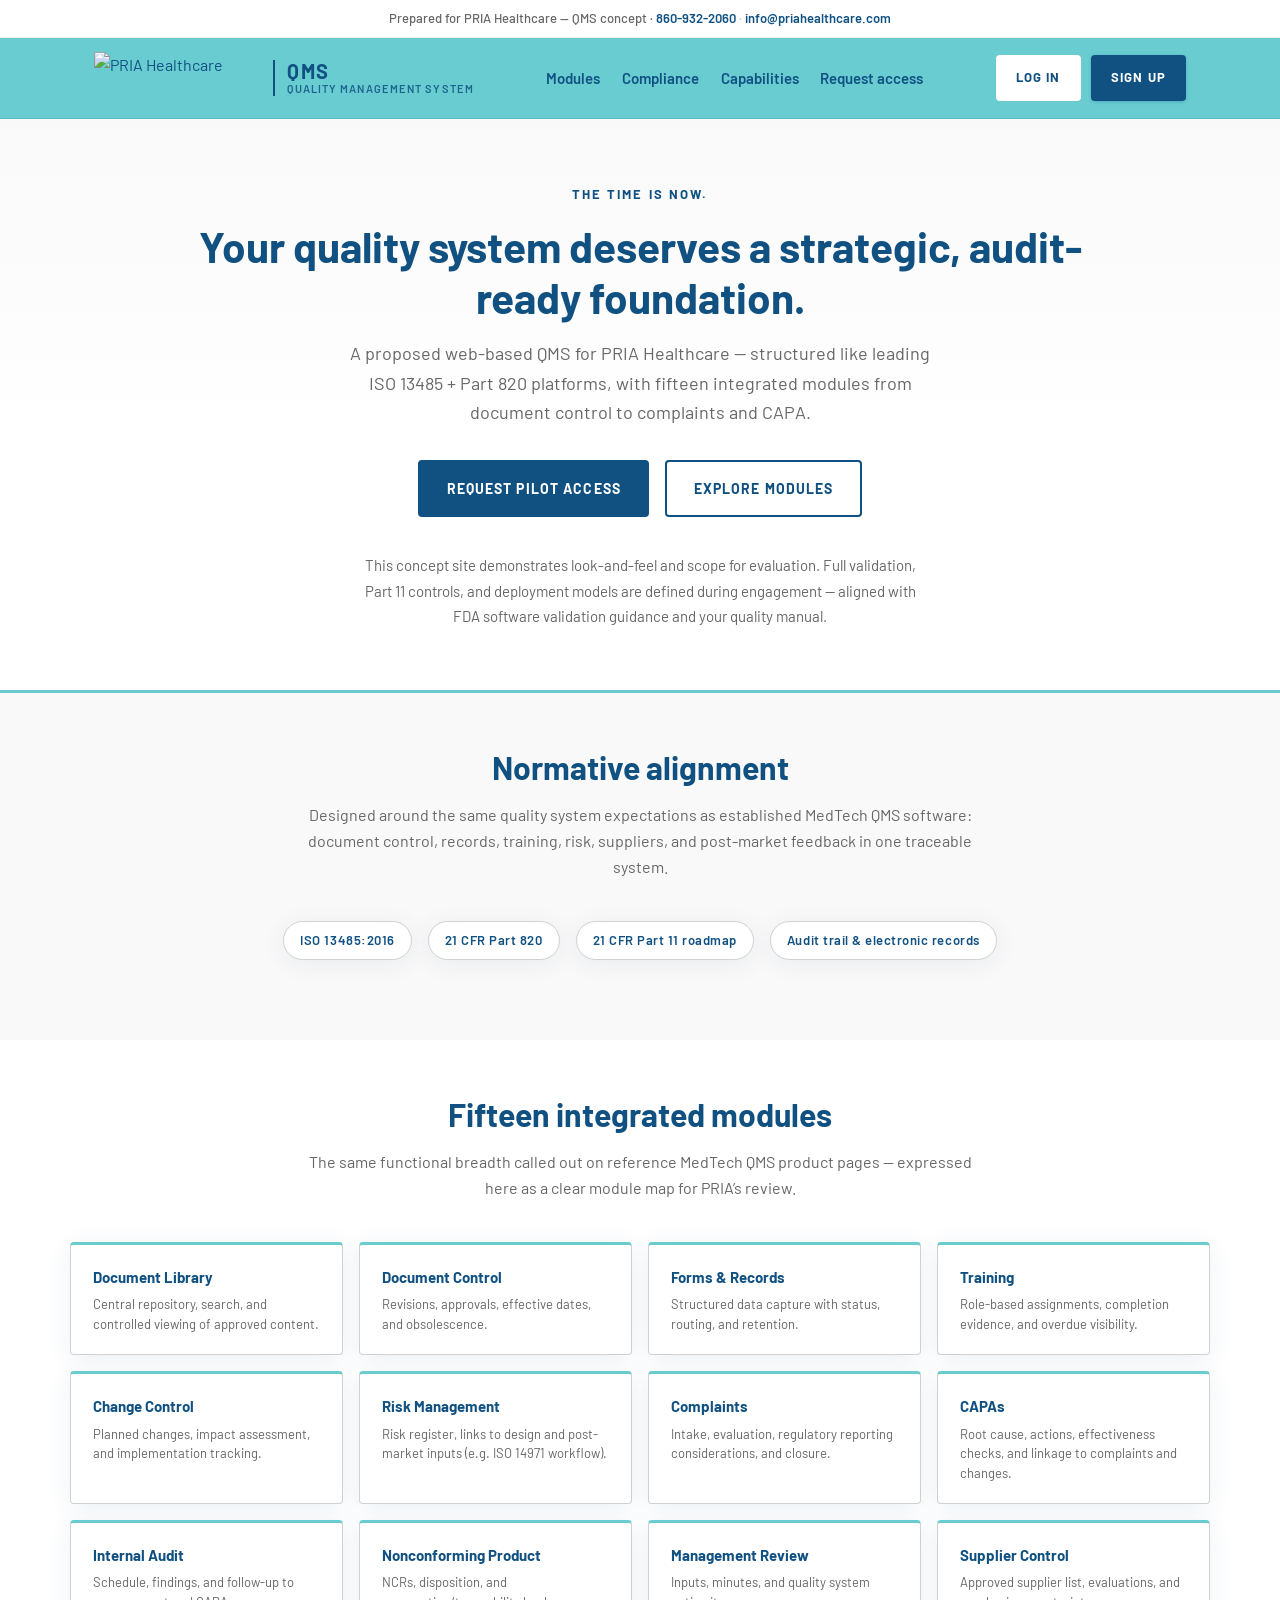
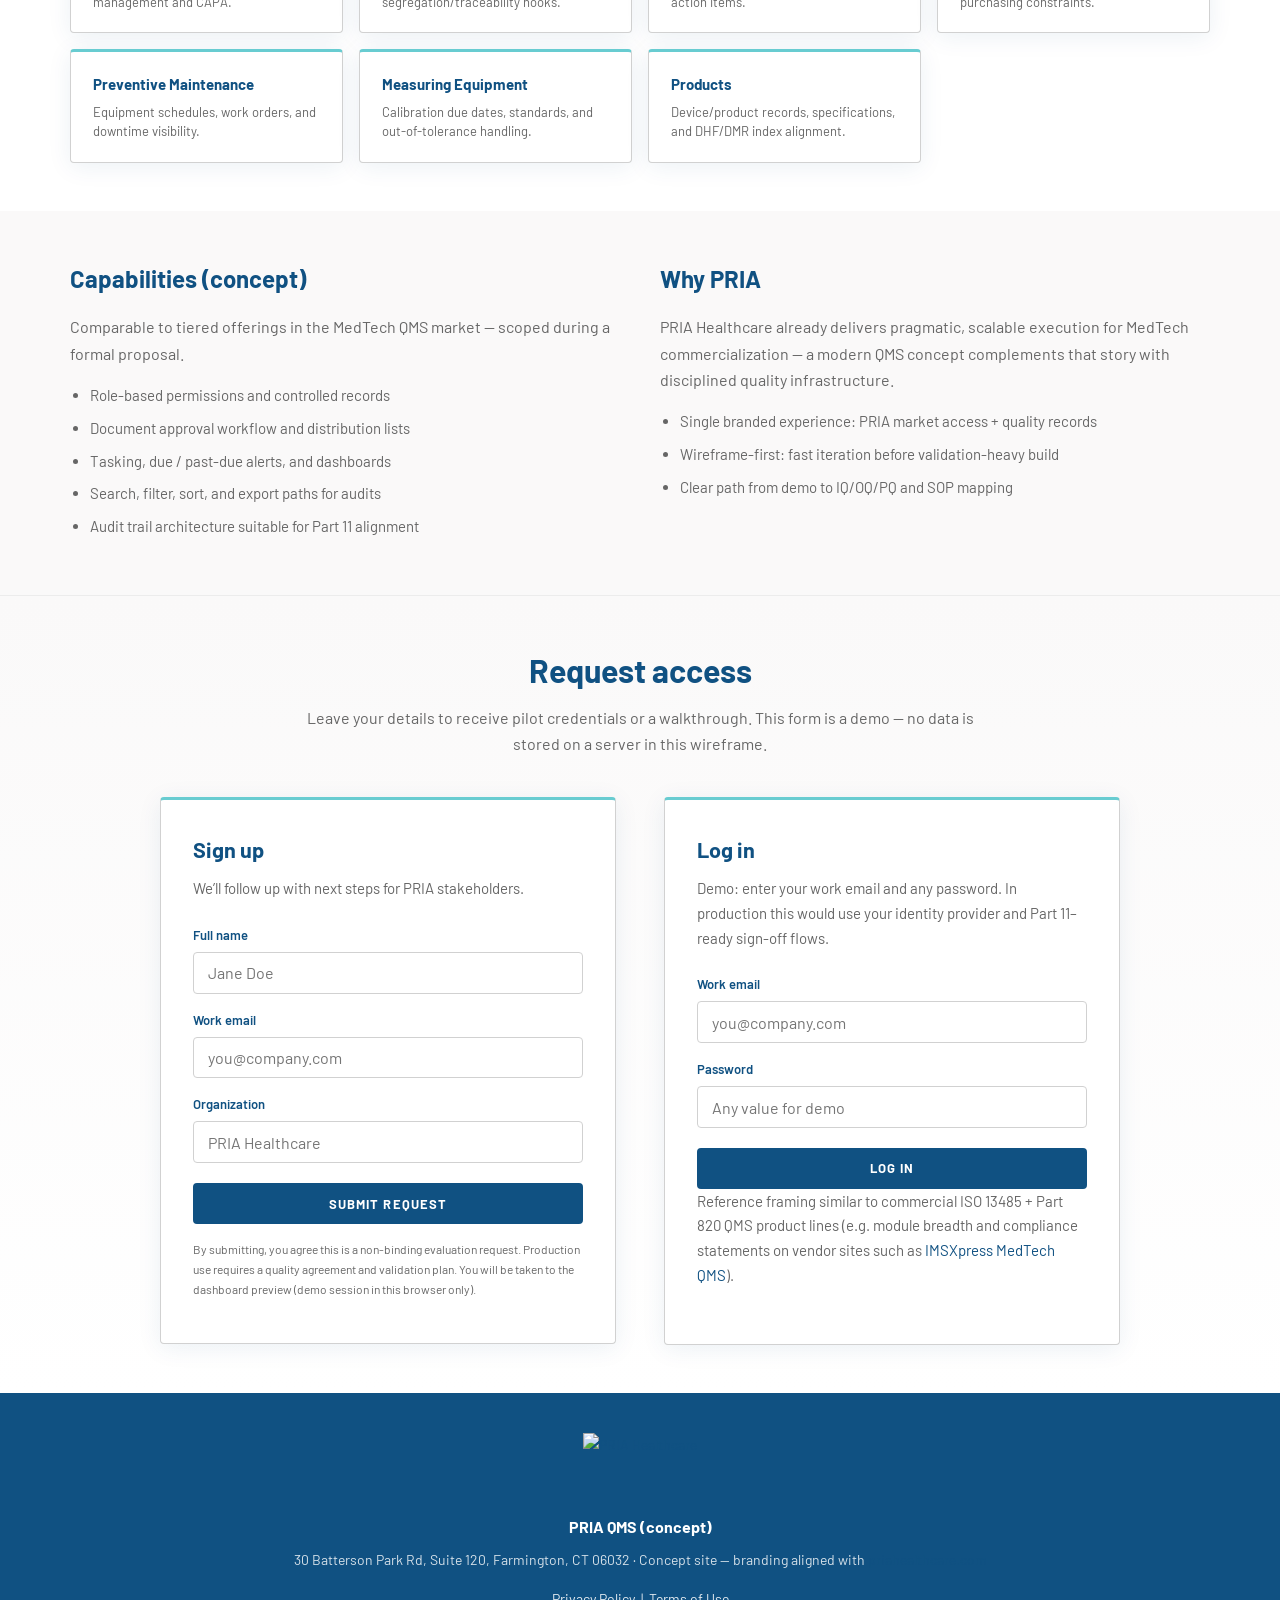
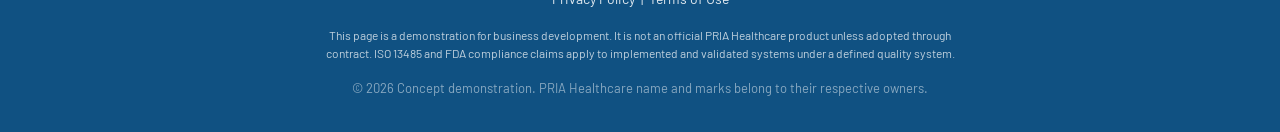
==== commit ac12aa77: "Add post-login dashboard with module KPIs and session-based auth wireframe Made-with: Cursor" ====
--- a/index.html
+++ b/index.html
@@ -233,20 +233,44 @@
                 </div>
                 <p class="form-note">
                   By submitting, you agree this is a non-binding evaluation request. Production use requires a quality
-                  agreement and validation plan.
+                  agreement and validation plan. You will be taken to the dashboard preview (demo session in this browser
+                  only).
                 </p>
-                <p class="form-success" id="form-success" role="status">Thank you — your request has been noted for this demo.</p>
               </form>
             </div>
             <div class="signup-panel">
               <h2>Log in</h2>
               <p class="login-hint">
-                Pilot authentication is not enabled on this wireframe. In a full deployment, this would connect to your
-                identity provider and Part 11–ready sign-off flows.
+                Demo: enter your work email and any password. In production this would use your identity provider and
+                Part 11–ready sign-off flows.
               </p>
-              <div class="form-actions">
-                <button type="button" class="btn btn-outline" disabled aria-disabled="true">Log in (coming soon)</button>
-              </div>
+              <form id="login-form" novalidate>
+                <div class="form-group">
+                  <label for="login-email">Work email</label>
+                  <input
+                    id="login-email"
+                    name="login-email"
+                    type="email"
+                    autocomplete="username"
+                    required
+                    placeholder="you@company.com"
+                  />
+                </div>
+                <div class="form-group">
+                  <label for="login-password">Password</label>
+                  <input
+                    id="login-password"
+                    name="login-password"
+                    type="password"
+                    autocomplete="current-password"
+                    required
+                    placeholder="Any value for demo"
+                  />
+                </div>
+                <div class="form-actions">
+                  <button type="submit" class="btn btn-primary">Log in</button>
+                </div>
+              </form>
               <p class="form-note form-note--spaced">
                 Reference framing similar to commercial ISO 13485 + Part 820 QMS product lines (e.g. module breadth and
                 compliance statements on vendor sites such as
@@ -291,20 +315,39 @@
       </div>
     </footer>
 
+    <script src="js/auth.js"></script>
     <script>
       (function () {
-        var form = document.getElementById("signup-form");
-        var success = document.getElementById("form-success");
-        if (!form) return;
-        form.addEventListener("submit", function (e) {
-          e.preventDefault();
-          if (!form.checkValidity()) {
-            form.reportValidity();
-            return;
-          }
-          success.classList.add("visible");
-          form.reset();
-        });
+        var signup = document.getElementById("signup-form");
+        if (signup) {
+          signup.addEventListener("submit", function (e) {
+            e.preventDefault();
+            if (!signup.checkValidity()) {
+              signup.reportValidity();
+              return;
+            }
+            var name = document.getElementById("name").value.trim();
+            var email = document.getElementById("email").value.trim();
+            var org = document.getElementById("org").value.trim();
+            window.PriaQmsAuth.login({ name: name, email: email, org: org });
+            window.location.href = "dashboard.html";
+          });
+        }
+
+        var login = document.getElementById("login-form");
+        if (login) {
+          login.addEventListener("submit", function (e) {
+            e.preventDefault();
+            if (!login.checkValidity()) {
+              login.reportValidity();
+              return;
+            }
+            var email = document.getElementById("login-email").value.trim();
+            var local = email.indexOf("@") > 0 ? email.slice(0, email.indexOf("@")) : email;
+            window.PriaQmsAuth.login({ email: email, name: local, org: "" });
+            window.location.href = "dashboard.html";
+          });
+        }
       })();
     </script>
   </body>
--- a/css/styles.css
+++ b/css/styles.css
@@ -629,3 +629,181 @@
   font-size: 0.8125rem;
   color: rgba(255, 255, 255, 0.5);
 }
+
+/* —— Dashboard (post sign-in) —— */
+.dashboard-main {
+  background: var(--off-white);
+  min-height: 60vh;
+  padding: 1.75rem 1.5rem 3rem;
+}
+
+.dashboard-inner {
+  max-width: 1140px;
+  margin: 0 auto;
+}
+
+.dashboard-intro {
+  margin-bottom: 1.75rem;
+}
+
+.dashboard-intro h1 {
+  font-size: clamp(1.5rem, 3vw, 2rem);
+  font-weight: 700;
+  color: var(--pria-navy);
+  margin: 0 0 0.35rem;
+}
+
+.dashboard-meta {
+  font-size: 0.9375rem;
+  color: var(--pria-text);
+  margin: 0;
+}
+
+.dashboard-meta strong {
+  color: var(--pria-navy);
+  font-weight: 600;
+}
+
+.dashboard-updated {
+  font-size: 0.8125rem;
+  color: var(--pria-text);
+  margin: 0.5rem 0 0;
+}
+
+.kpi-summary {
+  display: grid;
+  grid-template-columns: repeat(auto-fill, minmax(200px, 1fr));
+  gap: 1rem;
+  margin-bottom: 2rem;
+}
+
+.kpi-tile {
+  background: var(--white);
+  border: 1px solid var(--border);
+  border-radius: var(--radius);
+  padding: 1.15rem 1.25rem;
+  border-top: 3px solid var(--pria-teal);
+  box-shadow: var(--shadow);
+}
+
+.kpi-tile-label {
+  display: block;
+  font-size: 0.75rem;
+  font-weight: 600;
+  letter-spacing: 0.06em;
+  text-transform: uppercase;
+  color: var(--pria-text);
+  margin-bottom: 0.35rem;
+}
+
+.kpi-tile-value {
+  font-size: 1.75rem;
+  font-weight: 700;
+  color: var(--pria-navy);
+  line-height: 1.1;
+}
+
+.kpi-tile-hint {
+  font-size: 0.8125rem;
+  color: var(--pria-text);
+  margin-top: 0.35rem;
+}
+
+.dashboard-section-title {
+  font-size: 1.125rem;
+  font-weight: 700;
+  color: var(--pria-navy);
+  margin: 0 0 1rem;
+  padding-bottom: 0.5rem;
+  border-bottom: 2px solid var(--pria-teal);
+}
+
+.dashboard-module-grid {
+  display: grid;
+  grid-template-columns: repeat(auto-fill, minmax(260px, 1fr));
+  gap: 1rem;
+}
+
+.dash-card {
+  background: var(--white);
+  border: 1px solid var(--border);
+  border-radius: var(--radius);
+  padding: 1.2rem 1.25rem;
+  display: flex;
+  flex-direction: column;
+  gap: 0.65rem;
+  box-shadow: var(--shadow);
+  transition: border-color 0.2s, box-shadow 0.2s;
+}
+
+.dash-card:hover {
+  border-color: var(--pria-navy);
+  box-shadow: 0 8px 28px rgba(16, 81, 130, 0.1);
+}
+
+.dash-card h2 {
+  font-size: 1rem;
+  font-weight: 700;
+  color: var(--pria-navy);
+  margin: 0;
+  line-height: 1.3;
+}
+
+.dash-card-kpis {
+  display: flex;
+  flex-wrap: wrap;
+  gap: 0.75rem 1.25rem;
+  font-size: 0.8125rem;
+  color: var(--pria-text);
+}
+
+.dash-kpi strong {
+  color: var(--pria-navy);
+  font-weight: 700;
+  font-size: 1rem;
+}
+
+.dash-status {
+  align-self: flex-start;
+  font-size: 0.6875rem;
+  font-weight: 700;
+  letter-spacing: 0.05em;
+  text-transform: uppercase;
+  padding: 0.25rem 0.5rem;
+  border-radius: 3px;
+}
+
+.dash-status--ok {
+  background: rgba(104, 204, 209, 0.35);
+  color: var(--pria-navy);
+}
+
+.dash-status--watch {
+  background: rgba(255, 193, 7, 0.25);
+  color: #856404;
+}
+
+.dash-status--action {
+  background: rgba(220, 53, 69, 0.12);
+  color: #842029;
+}
+
+.dash-card-link {
+  font-size: 0.8125rem;
+  font-weight: 600;
+  color: var(--pria-navy);
+  margin-top: auto;
+  padding-top: 0.25rem;
+}
+
+.dash-card-link:hover {
+  text-decoration: underline;
+}
+
+button.btn {
+  font-family: inherit;
+}
+
+.header-actions .btn[type="button"] {
+  cursor: pointer;
+}
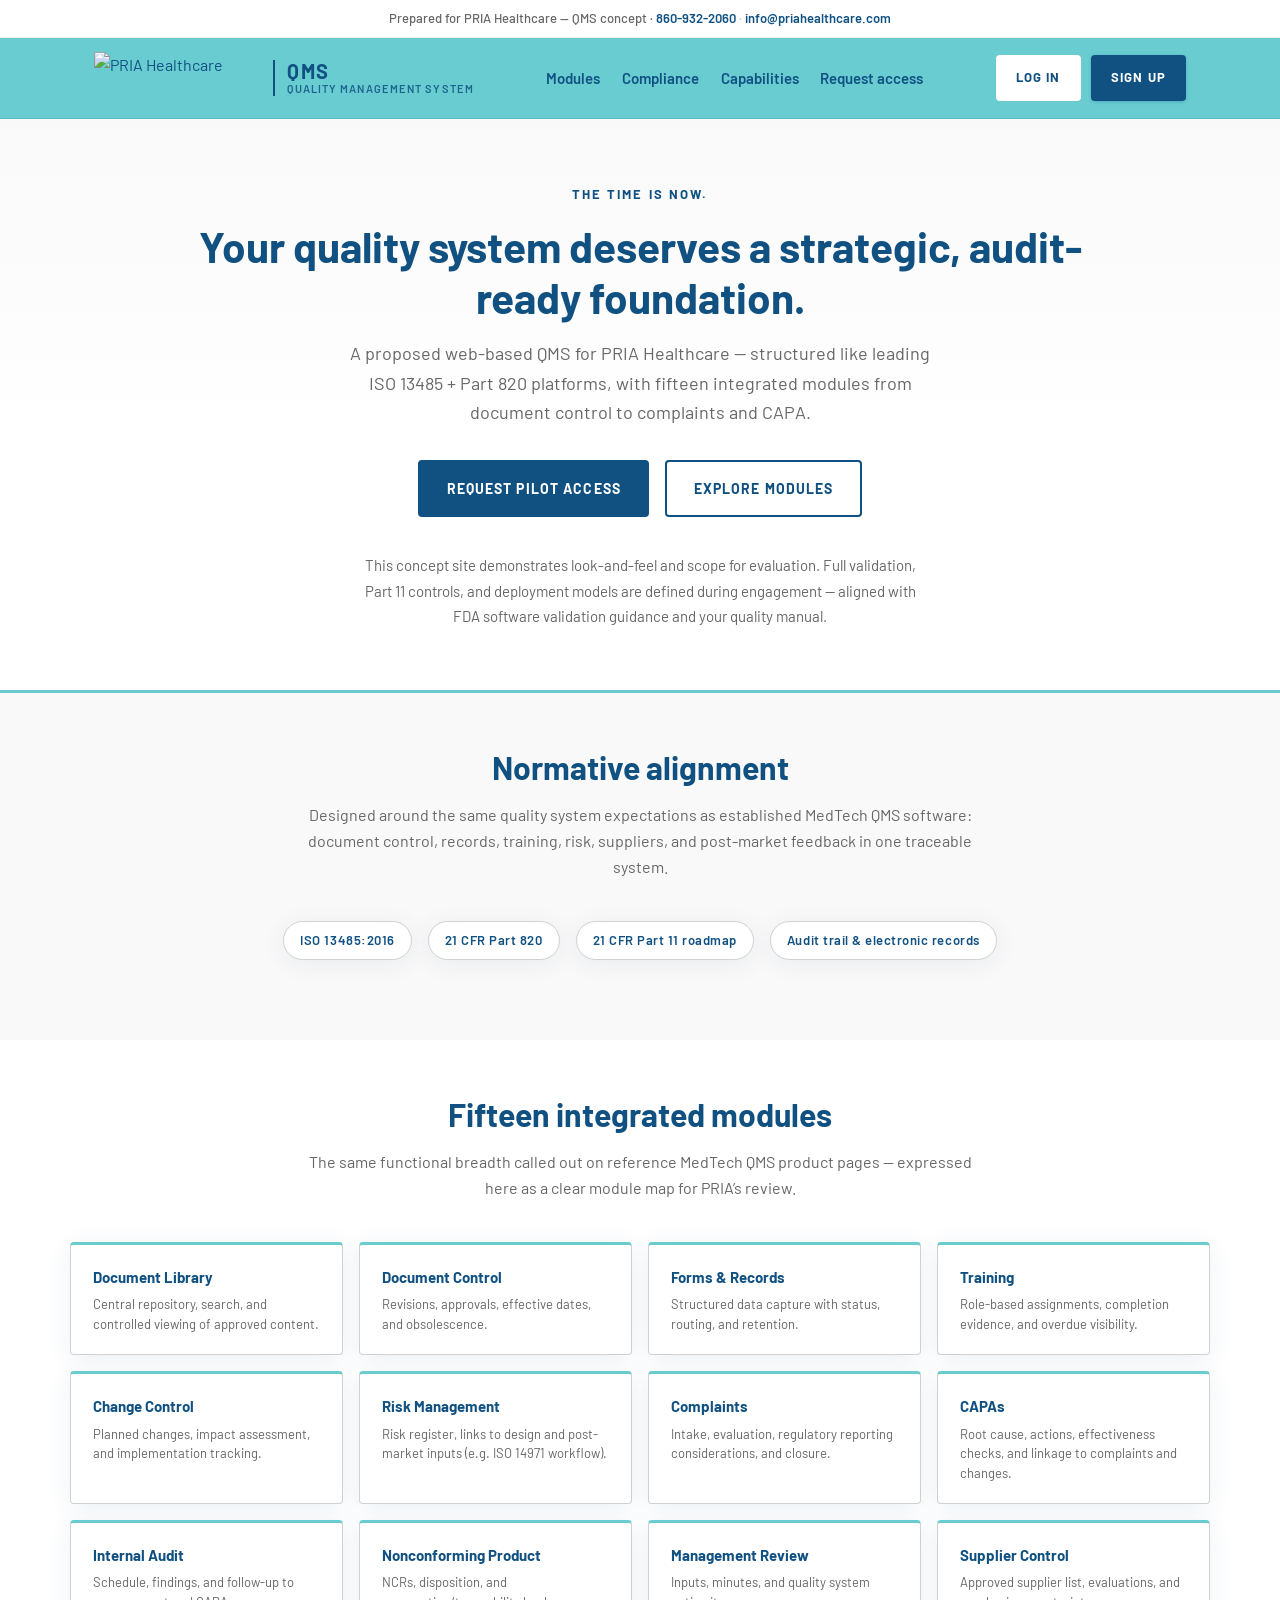
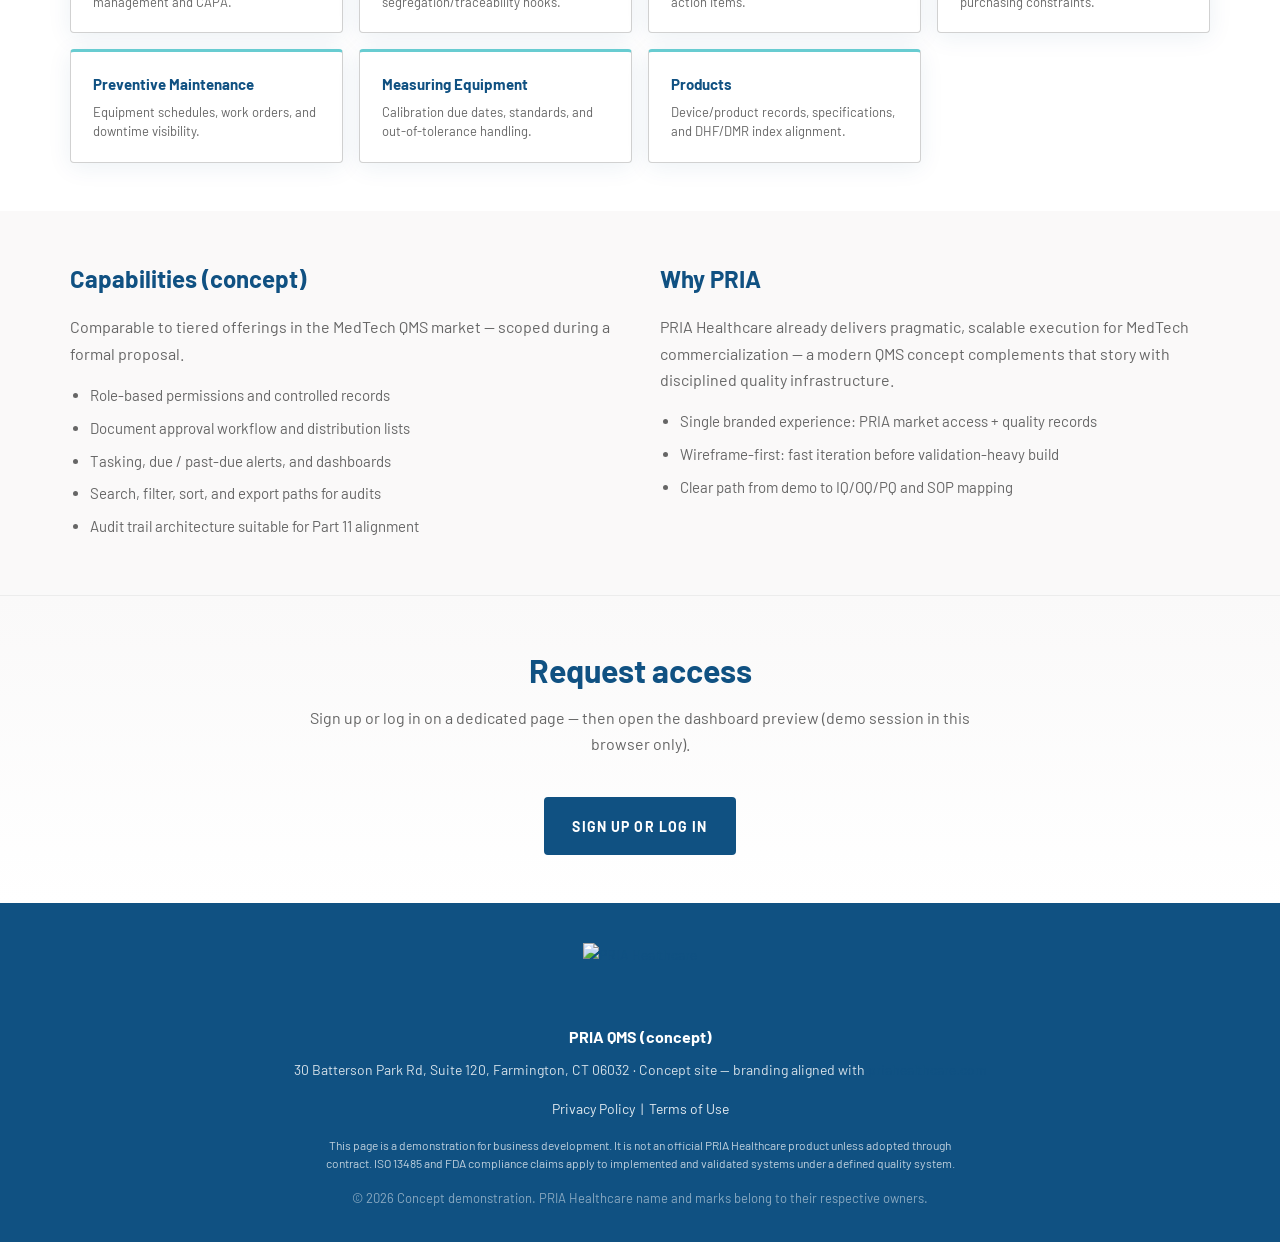
==== commit 669853e0: "Add dedicated /login/ page; remove auth forms from home; fix unauthenticated redirect Made-with: Cur" ====
--- a/index.html
+++ b/index.html
@@ -48,11 +48,11 @@
             <a href="#modules">Modules</a>
             <a href="#compliance">Compliance</a>
             <a href="#features">Capabilities</a>
-            <a href="#access">Request access</a>
+            <a href="login/">Request access</a>
           </nav>
           <div class="header-actions">
-            <a class="btn btn-outline btn--header" href="#access">Log in</a>
-            <a class="btn btn-primary btn--header" href="#access">Sign up</a>
+            <a class="btn btn-outline btn--header" href="login/">Log in</a>
+            <a class="btn btn-primary btn--header" href="login/">Sign up</a>
           </div>
         </div>
       </div>
@@ -68,7 +68,7 @@
             fifteen integrated modules from document control to complaints and CAPA.
           </p>
           <div class="hero-ctas">
-            <a class="btn btn-primary btn-large" href="#access">Request pilot access</a>
+            <a class="btn btn-primary btn-large" href="login/">Request pilot access</a>
             <a class="btn btn-outline btn-large" href="#modules">Explore modules</a>
           </div>
           <p class="hero-secondary">
@@ -197,89 +197,15 @@
         </div>
       </section>
 
-      <section id="access" class="band signup-section">
-        <div class="band-inner">
-          <h2 class="section-title">Request access</h2>
+      <section id="access" class="band signup-section" aria-labelledby="access-cta-title">
+        <div class="band-inner access-cta-inner">
+          <h2 id="access-cta-title" class="section-title">Request access</h2>
           <p class="section-sub">
-            Leave your details to receive pilot credentials or a walkthrough. This form is a demo — no data is stored on
-            a server in this wireframe.
-          </p>
-          <div class="signup-grid">
-            <div class="signup-panel">
-              <h2>Sign up</h2>
-              <p>We’ll follow up with next steps for PRIA stakeholders.</p>
-              <form id="signup-form" novalidate>
-                <div class="form-group">
-                  <label for="name">Full name</label>
-                  <input id="name" name="name" type="text" autocomplete="name" required placeholder="Jane Doe" />
-                </div>
-                <div class="form-group">
-                  <label for="email">Work email</label>
-                  <input
-                    id="email"
-                    name="email"
-                    type="email"
-                    autocomplete="email"
-                    required
-                    placeholder="you@company.com"
-                  />
-                </div>
-                <div class="form-group">
-                  <label for="org">Organization</label>
-                  <input id="org" name="org" type="text" autocomplete="organization" placeholder="PRIA Healthcare" />
-                </div>
-                <div class="form-actions">
-                  <button type="submit" class="btn btn-primary">Submit request</button>
-                </div>
-                <p class="form-note">
-                  By submitting, you agree this is a non-binding evaluation request. Production use requires a quality
-                  agreement and validation plan. You will be taken to the dashboard preview (demo session in this browser
-                  only).
-                </p>
-              </form>
-            </div>
-            <div class="signup-panel">
-              <h2>Log in</h2>
-              <p class="login-hint">
-                Demo: enter your work email and any password. In production this would use your identity provider and
-                Part 11–ready sign-off flows.
-              </p>
-              <form id="login-form" novalidate>
-                <div class="form-group">
-                  <label for="login-email">Work email</label>
-                  <input
-                    id="login-email"
-                    name="login-email"
-                    type="email"
-                    autocomplete="username"
-                    required
-                    placeholder="you@company.com"
-                  />
-                </div>
-                <div class="form-group">
-                  <label for="login-password">Password</label>
-                  <input
-                    id="login-password"
-                    name="login-password"
-                    type="password"
-                    autocomplete="current-password"
-                    required
-                    placeholder="Any value for demo"
-                  />
-                </div>
-                <div class="form-actions">
-                  <button type="submit" class="btn btn-primary">Log in</button>
-                </div>
-              </form>
-              <p class="form-note form-note--spaced">
-                Reference framing similar to commercial ISO 13485 + Part 820 QMS product lines (e.g. module breadth and
-                compliance statements on vendor sites such as
-                <a href="https://www.imsxp.com/10Products/QmsSoftware13.aspx" rel="noopener noreferrer"
-                  >IMSXpress MedTech QMS</a
-                >).
-              </p>
-            </div>
-          </div>
+            Sign up or log in on a dedicated page — then open the dashboard preview (demo session in this browser only).
+          </p>
+          <p class="access-cta-actions">
+            <a class="btn btn-primary btn-large" href="login/">Sign up or log in</a>
+          </p>
         </div>
       </section>
     </main>
@@ -315,40 +241,5 @@
       </div>
     </footer>
 
-    <script src="js/auth.js"></script>
-    <script>
-      (function () {
-        var signup = document.getElementById("signup-form");
-        if (signup) {
-          signup.addEventListener("submit", function (e) {
-            e.preventDefault();
-            if (!signup.checkValidity()) {
-              signup.reportValidity();
-              return;
-            }
-            var name = document.getElementById("name").value.trim();
-            var email = document.getElementById("email").value.trim();
-            var org = document.getElementById("org").value.trim();
-            window.PriaQmsAuth.login({ name: name, email: email, org: org });
-            window.location.href = "dashboard.html";
-          });
-        }
-
-        var login = document.getElementById("login-form");
-        if (login) {
-          login.addEventListener("submit", function (e) {
-            e.preventDefault();
-            if (!login.checkValidity()) {
-              login.reportValidity();
-              return;
-            }
-            var email = document.getElementById("login-email").value.trim();
-            var local = email.indexOf("@") > 0 ? email.slice(0, email.indexOf("@")) : email;
-            window.PriaQmsAuth.login({ email: email, name: local, org: "" });
-            window.location.href = "dashboard.html";
-          });
-        }
-      })();
-    </script>
   </body>
 </html>
--- a/css/styles.css
+++ b/css/styles.css
@@ -807,3 +807,45 @@
 .header-actions .btn[type="button"] {
   cursor: pointer;
 }
+
+/* Dedicated login page (/login/) */
+.login-main {
+  background: var(--off-white);
+  padding: 2rem 1.5rem 3rem;
+  min-height: 55vh;
+}
+
+.login-main-inner {
+  max-width: 960px;
+  margin: 0 auto;
+}
+
+.login-page-title {
+  text-align: center;
+  font-size: clamp(1.5rem, 3vw, 2rem);
+  font-weight: 700;
+  color: var(--pria-navy);
+  margin: 0 0 0.5rem;
+}
+
+.login-page-lead {
+  margin-bottom: 2rem !important;
+}
+
+.login-back {
+  text-align: center;
+  margin-top: 2rem;
+  font-size: 0.9375rem;
+}
+
+.login-back a {
+  font-weight: 600;
+}
+
+.access-cta-inner {
+  text-align: center;
+}
+
+.access-cta-actions {
+  margin: 0;
+}
